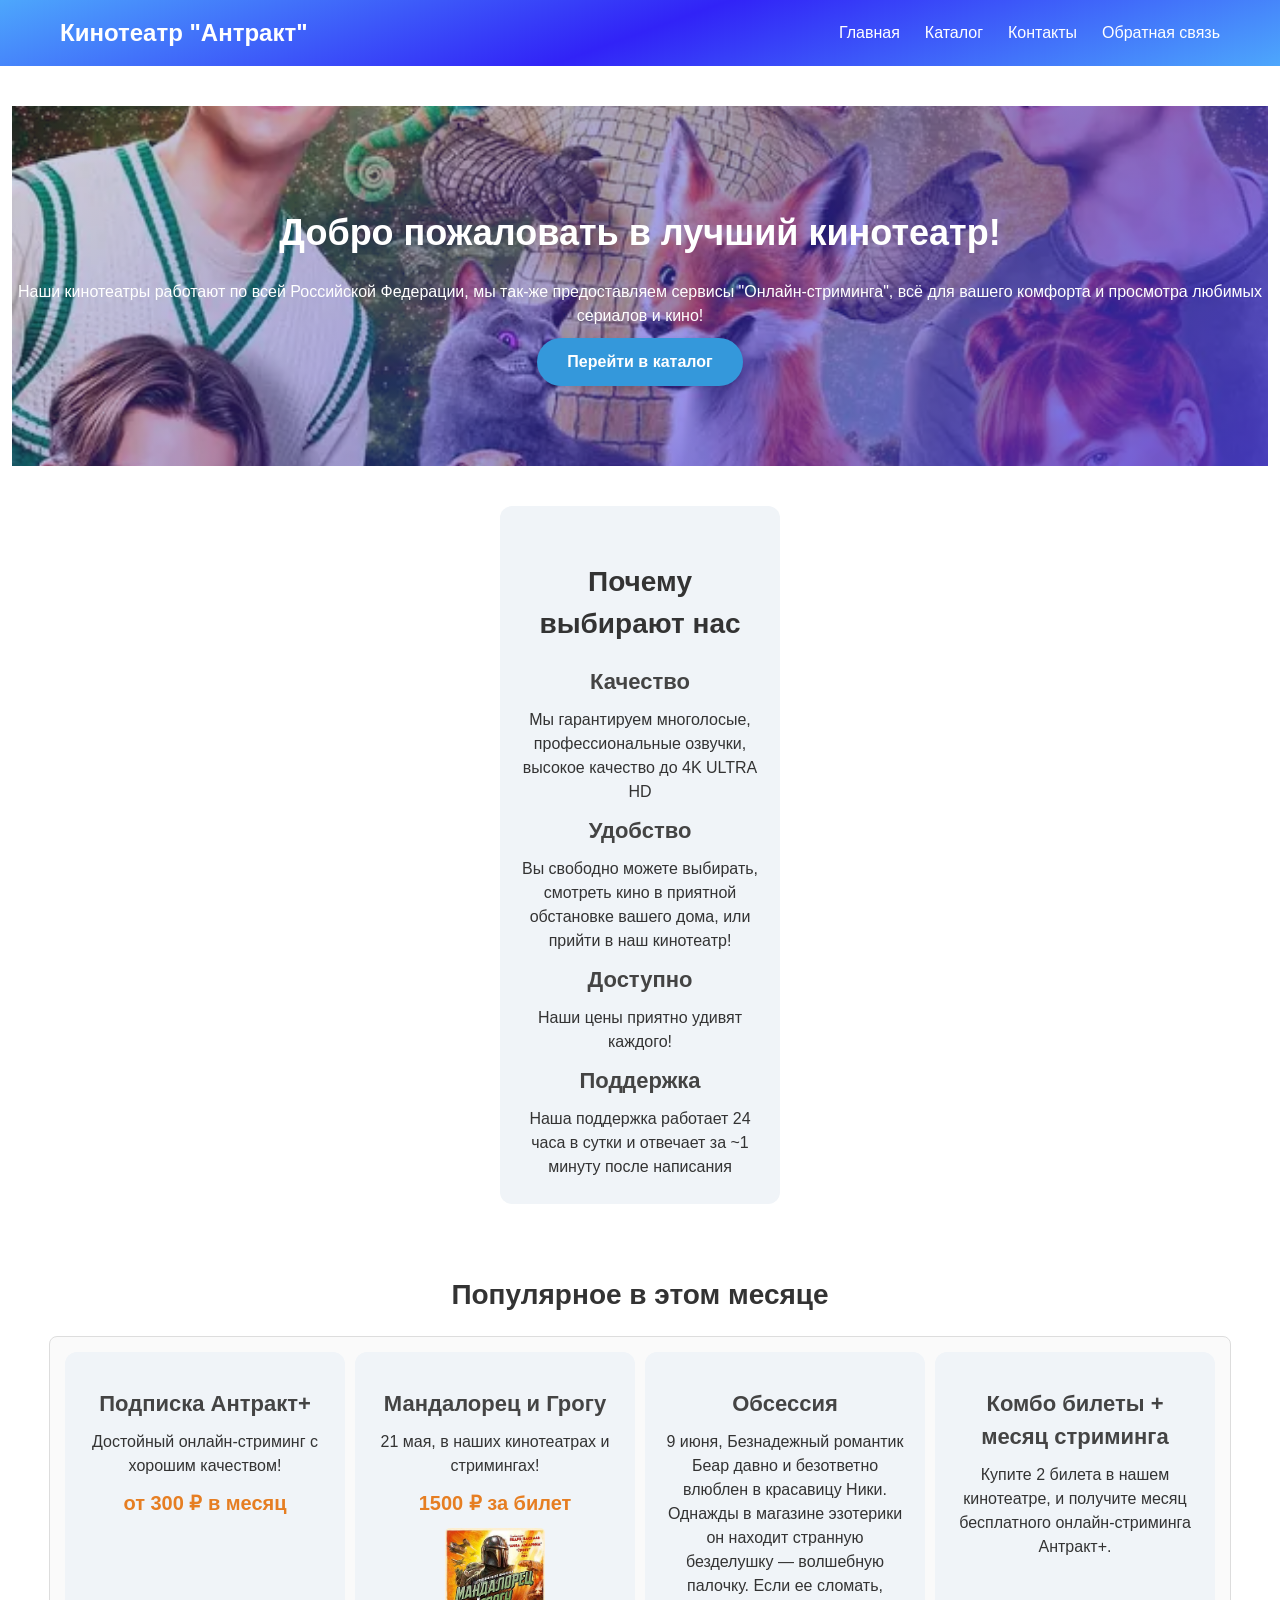
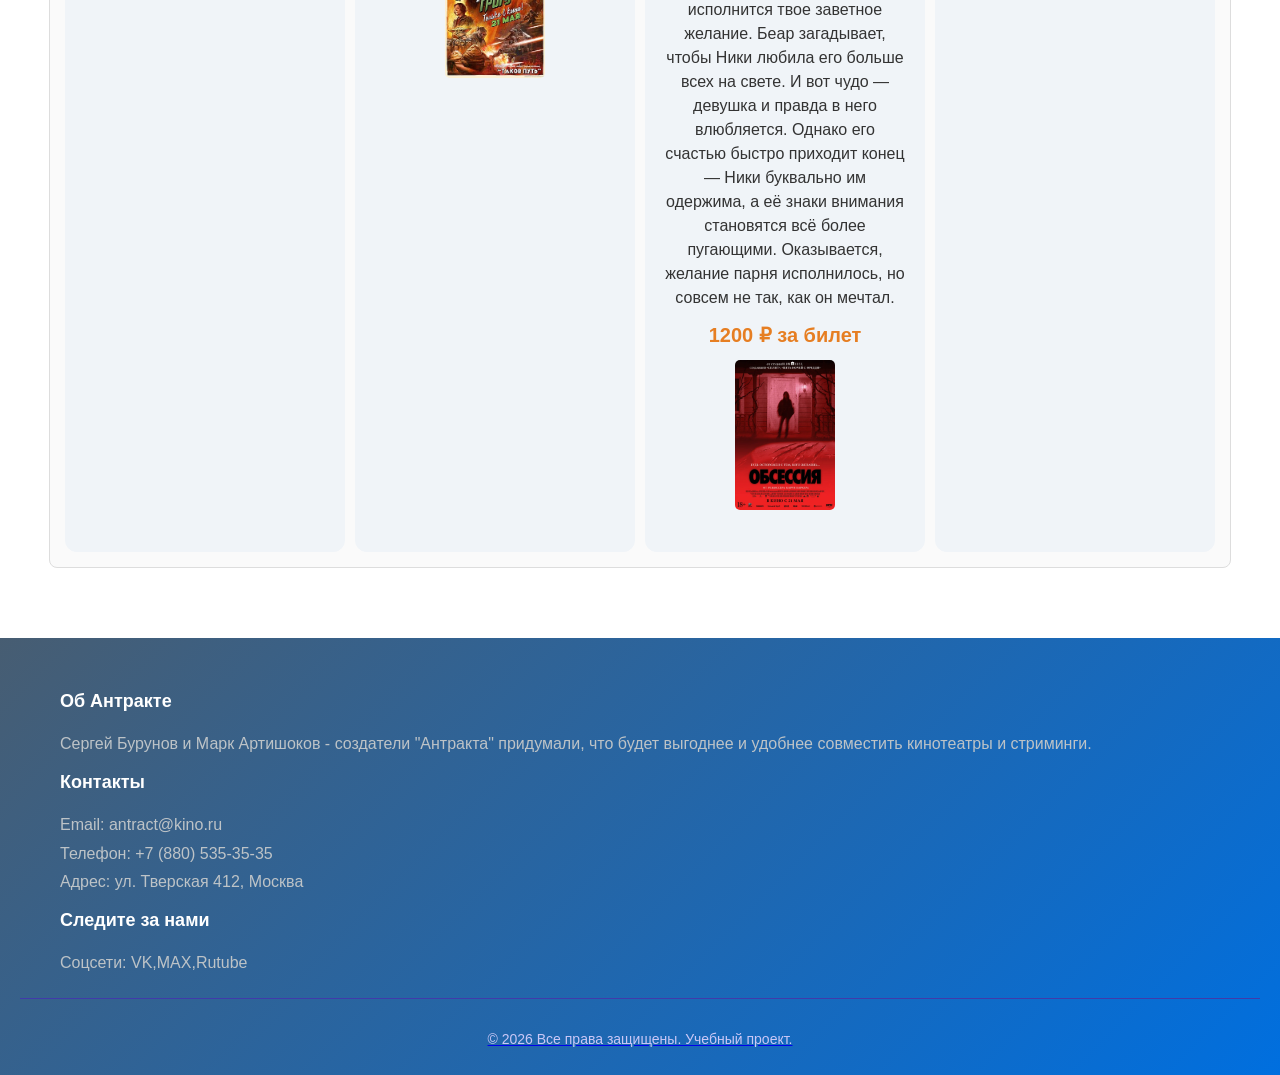
==== index.html @ fda64e84 "ПР-4-1-Дополнение" ====
<!DOCTYPE html>
<html lang="ru">
<head>
    <meta charset="UTF-8">
    <meta name="viewport" content="width=device-width, initial-scale=1.0, viewport-fit=cover">
    <title>Кинотеатр "Антракт"</title>
    <link rel="stylesheet" href="css/style.css">
</head>
<body>
    <header>
        <div class="container">
            <a class="logo" href="index.html">Кинотеатр "Антракт"</a>
            <nav>
                <ul>
                    <li><a href="index.html">Главная</a></li>
                    <li><a href="catalogue.html">Каталог</a></li>
                    <li><a href="contacts.html">Контакты</a></li>
                    <li><a href="feedback.html">Обратная связь</a></li>
                </ul>
            </nav>
        </div>
    </header>

    <main>
        <section>
            <div class="hero">
                <h1>Добро пожаловать в лучший кинотеатр!</h1>
                <p>Наши кинотеатры работают по всей Российской Федерации, мы так-же предоставляем сервисы "Онлайн-стриминга", всё для вашего комфорта и просмотра любимых сериалов и кино!</p>
                <a class="button" href="catalogue.html">Перейти в каталог</a>
            </div>
        </section>

        <section class="features-grid">
            <div class="prev">
                <div class="feature-card">
                    <h2>Почему выбирают нас</h2>
                    <div>
                        <div>
                            <div></div>
                            <h3>Качество</h3>
                            <p>Мы гарантируем многолосые, профессиональные озвучки, высокое качество до 4K ULTRA HD</p>
                        </div>
                        <div>
                            <div></div>
                            <h3>Удобство</h3>
                            <p>Вы свободно можете выбирать, смотреть кино в приятной обстановке вашего дома, или прийти в наш кинотеатр!</p>
                        </div>
                        <div>
                            <div></div>
                            <h3>Доступно</h3>
                            <p>Наши цены приятно удивят каждого!</p>
                        </div>
                        <div>
                            <div></div>
                            <h3>Поддержка</h3>
                            <p>Наша поддержка работает 24 часа в сутки и отвечает за ~1 минуту после написания</p>
                        </div>
                    </div>
                </div>
            </div>
        </section>

        <section class="features-grid">
            <div>
                <h2>Популярное в этом месяце</h2>
                <div class="product-card">
                    <div class="feature-card">
                        <div></div>
                        <div>
                            <h3>Подписка Антракт+</h3>
                            <p>Достойный онлайн-стриминг с хорошим качеством!</p>
                            <div class="price">от 300 ₽ в месяц</div>
                        </div>
                    </div>
                    <div class="feature-card">
                        <div></div>
                        <div class="card">
                            <h3>Мандалорец и Грогу</h3>
                            <p>21 мая, в наших кинотеатрах и стримингах!</p>
                            <div class="price">1500 ₽ за билет</div>
                            <img class="card-img" src="img/Мандалорец_и_Грогу.jpg" alt="Афиша фильма">
                        </div>
                    </div>
                    <div class="feature-card">
                        <div></div>
                        <div class="card">
                            <h3>Обcессия</h3>
                            <p>9 июня, Безнадежный романтик Беар давно и безответно влюблен в красавицу Ники. Однажды в магазине эзотерики он находит странную безделушку — волшебную палочку. Если ее сломать, исполнится твое заветное желание. Беар загадывает, чтобы Ники любила его больше всех на свете. И вот чудо — девушка и правда в него влюбляется. Однако его счастью быстро приходит конец — Ники буквально им одержима, а её знаки внимания становятся всё более пугающими. Оказывается, желание парня исполнилось, но совсем не так, как он мечтал.</p>
                            <div class="price">1200 ₽ за билет</div>
                            <img class="card-img" src="img/600x900.webp" alt="Афиша фильма">
                        </div>
                    </div>
                    <div class="feature-card">
                        <div></div>
                        <div>
                            <h3>Комбо билеты + месяц стриминга</h3>
                            <p>Купите 2 билета в нашем кинотеатре, и получите месяц бесплатного онлайн-стриминга Антракт+.</p>
                        </div>
                    </div>
                </div>
            </div>
        </section>
    </main>

    <footer>
        <div class="container">
            <div class="footer-col">
                <div>
                    <h4>Об Антракте</h4>
                    <p>Сергей Бурунов и Марк Артишоков - создатели "Антракта" придумали, что будет выгоднее и удобнее совместить кинотеатры и стриминги.</p>
                </div>
                <div>
                    <h4>Контакты</h4>
                    <p>Email: <a href="mailto:antract@kino.ru">antract@kino.ru</a></p>
                    <p>Телефон: <a href="tel:+78805353535">+7 (880) 535-35-35</a></p>
                    <p>Адрес: ул. Тверская 412, Москва</p>
                </div>
                <div>
                    <h4>Следите за нами</h4>
                    <p>Соцсети: <a href="vk.ru">VK</a>,<a href="max.ru">MAX</a>,<a href="Rutube.ru">Rutube</p>
                </div>
            </div>
        </div>
        <div class="copyright">
            <p>&copy; 2026 Все права защищены. Учебный проект.</p>
        </div>
    </footer>
</body>
</html>
---- css/style.css ----
* {
    margin: 0;
    padding: 0;
    box-sizing: border-box;
}
body{
    font-family: Arial, Helvetica, sans-serif;
    font-size: 16px;
    color: #333333;
    background-color: #ffffff;
    line-height: 1.5;
    margin: 0;
    padding: 0;
}

main{
    margin: 12px;
}

/* Заголовки */

h1{
    font-size: 36px;
    color: #222222;
    text-align: center;
    margin-top: 20px;
    margin-bottom: 20px;
}

h2{
    font-size: 28px;
    color: #333333;
    text-align: center;
    margin-top: 30px;
    margin-bottom: 20px;
}

h3{
    font-size: 22px;
    color: #444444;
    margin-top: 10px;
    margin-bottom: 10px;
}

h4{
    font-size: 18px;
    color: #555555;
    margin-top: 10px;
    margin-bottom: 10px;
}
 
/* Шапка сайта */

header {
    background: linear-gradient(160deg, #4da7fc 0%, #3123f7 50%, #4da7fc 100%);
    padding: 15px 20px;
    position: sticky;
    top: 0;
    z-index: 100;
}

header .container {
    display: flex;
    justify-content: space-between;
    align-items: center;
    flex-wrap: wrap;
    gap: 15px;
}

header h1 {
    color: white;
}

.logo {
    font-size: 24px;
    font-weight: bold;
    color: white;
    text-decoration: none;
}

/* Список навигации */

nav ul {
    display: flex;
    list-style: none;
    gap: 25px;
    margin: 0;
    padding: 0;
}

nav ul li a {
    color: white;
    text-decoration: none;
    font-weight: 500;
    transition: 0.2s;
}

nav ul li a:hover{
    color: #f1c40f;
}

/* Кнопка */

.btn, button, .button {
    display: inline-block;
    background-color: #3498db;
    color: white;
    padding: 12px 30px;
    border: none;
    border-radius: 30px;
    text-decoration: none;
    font-weight: bold;
    font-size: 16px;
    transition: all 0.25s ease;
    box-shadow: 0 2px 5px rgba(0, 0, 0, 0.1);
    margin-top: 10px;
    cursor: pointer;
}

.card-content .btn, .card-content button, .card-content .button {
    width: 30%;
    align-self: center;
}

.btn:hover, button:hover, .button:hover{
    background-color: #2980b9;
    box-shadow: 0 4px 10px rgba(0, 0, 0, 0.15);
}

.btn:active, button:active, .button:active {
    transform: scale(0.97); 
}


/* Карточки товаров/услуг  */
.product-card{
    display: flex;
    flex-direction: row;
    background-color: #f9f9f9;
    border: 1px solid #dddddd;
    border-radius: 8px;
    padding: 15px;
    margin-bottom: 20px;
    text-align: center;
    transition: transform 0.2s, box-shadow 0.2s;
    gap: 10px;
}

.product-card .card-content {
    flex: 1;
    display: flex;
    flex-direction: column;
}

.product-card:nth-child(odd) {
    background-color: #ffffff;
}

.product-card:nth-child(even) {
    background-color: #fafafa;
}


.product-card:hover {
    background: linear-gradient(to bottom, #ffffff, #fafafa);
    box-shadow: 0 10px 25px rgba(0, 0, 0, 0.15);
    transform: translateY(-5px);
}


.card-img{
    background-color: #e0e0e0;
    height: 150px;
    border-radius: 5px;
    margin-bottom: 10px;
    transition: transform 0.3s;
    overflow: hidden;
}

.product-card:hover .card-img {
    transform: scale(1.02);
}


.card-full{
    background-color: #e0e0e0;
    border-radius: 5px;
    margin-bottom: 15px;
}

.price{
    margin-top: auto;
    font-size: 20px;
    font-weight: bold;
    color: #e67e22;
    margin: 10px 0;
}

.card-content p{
    margin-left: 30%;
    margin-right: 30%;
}

/* Преимущества */

.features-grid {
    display: flex;
    justify-content: center;
    flex-wrap: wrap;
    gap: 50px;
}


.feature-card {
    flex: 1;
    min-width: 200px;
    max-width: 280px;
    background-color: #f0f4f8;
    padding: 25px 20px;
    border-radius: 12px;
    text-align: center;
    transition: box-shadow 0.2s;
}

.feature-card:hover {
    box-shadow: 0 8px 20px rgba(0, 0, 0, 0.1);
}


/* Подвал */

footer {
    background: linear-gradient(135deg, #475d72 0%, #006fdf 100%);
    padding: 40px 20px 25px;
    margin-top: 50px;
}

footer .container {
    display: flex;
    justify-content: space-between;
    flex-wrap: wrap;
    gap: 30px;
}

.footer-col {
    flex: 1;
    min-width: 180px;
}

.footer-col h4 {
    color: white;
    margin-bottom: 15px;
    font-size: 18px;
}

.footer-col p, .footer-col a {
    color: #bdc3c7;
    text-decoration: none;
    line-height: 1.8;
}

.footer-col a:hover {
    color: #f1c40f;
}

.copyright {
    text-align: center;
    padding-top: 30px;
    margin-top: 20px;
    border-top: 1px solid #413aaa;
    font-size: 14px;
    color: #cbc8f7;
}

/* Контакты */

.contacts-info {
    display: flex;
    flex-wrap: wrap;
    justify-content: space-between;
    gap: 20px;
    background-color: #f9f9f9;
    padding: 25px;
    border-radius: 12px;
    margin-bottom: 30px;
}

.contacts-info > div {
    flex: 1;
    min-width: 150px;
}


.map iframe{
    width: 100%;
    border: 1px solid #dddddd;
    border-radius: 8px;
}

/* Форма обратной связи  */
form {
    background-color: #f9f9f9;
    padding: 30px;
    border-radius: 16px;
    max-width: 600px;
    margin: 0 auto;
    box-shadow: 0 8px 20px rgba(0, 0, 0, 0.1);
}

form div{
    margin-bottom: 20px;
}

label{
    display: block;
    font-weight: 600;
    margin-bottom: 8px;
}

input, textarea, select{
    width: 100%;
    padding: 10px 15px;
    border: 1px solid #cccccc;
    border-radius: 8px;
    font-size: 16px;
    transition: border-color 0.3s, box-shadow 0.3s;
}

input:focus, textarea:focus, select:focus {
    outline: none;
    border-color: #e67e22;
    box-shadow: 0 0 0 3px rgba(230, 126, 34, 0.2);
    background-color: #fffef7;
}

.container{
    max-width: 1200px;
    margin: 0 auto;
    padding: 0 20px;
}

section{
    margin-top: 40px;
    margin-bottom: 40px;
    transition: opacity 0.5s;
}

.hero {

    background-image: linear-gradient(135deg, #222d8f33 0%, #4034e4c2 100%), url('../img/4529_big_5018.webp');
    background-repeat: repeat;
    background-size: cover;
    background-position: center;
    padding: 80px 0;
    text-align: center;
    color: white;
}

.hero h1, .hero p {
    color: white;
}

.hero .btn {
    background-color: #e67e22;
}

.hero .btn:hover {
    background-color: #d35400;
}
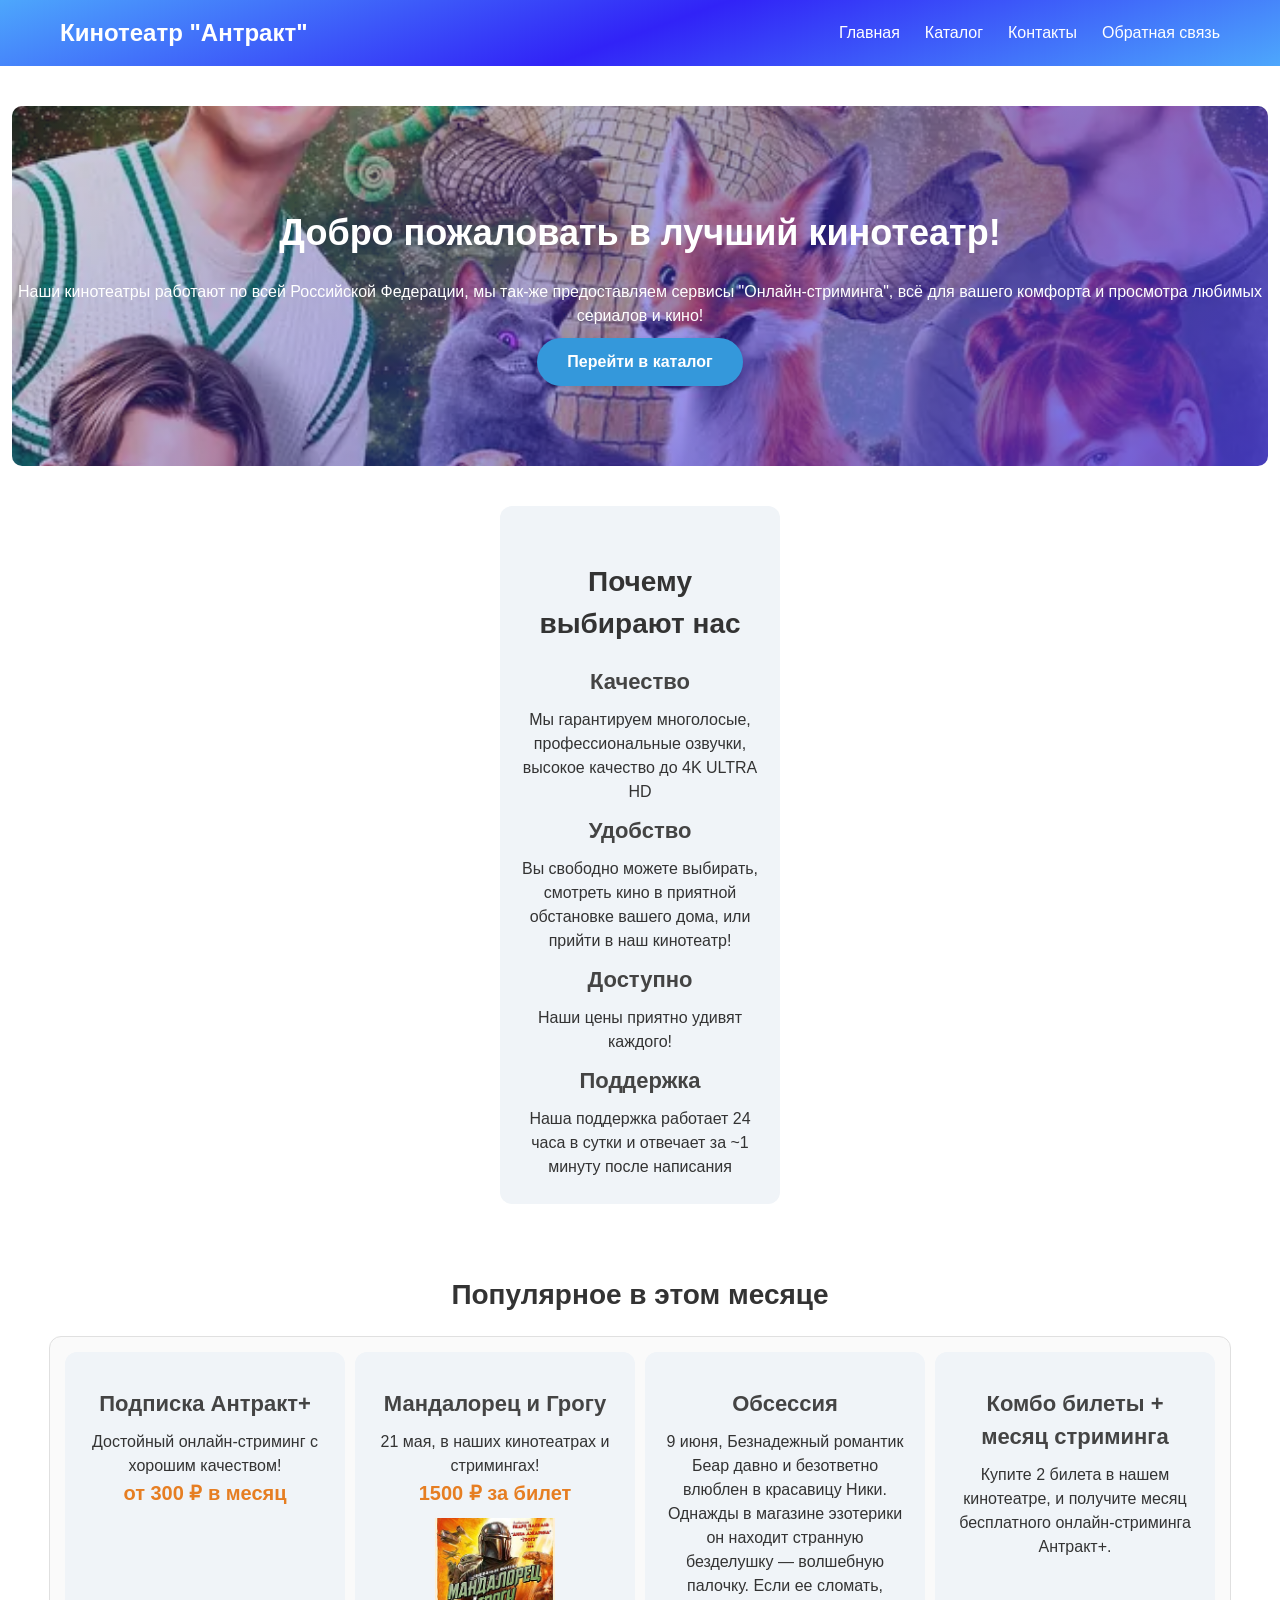
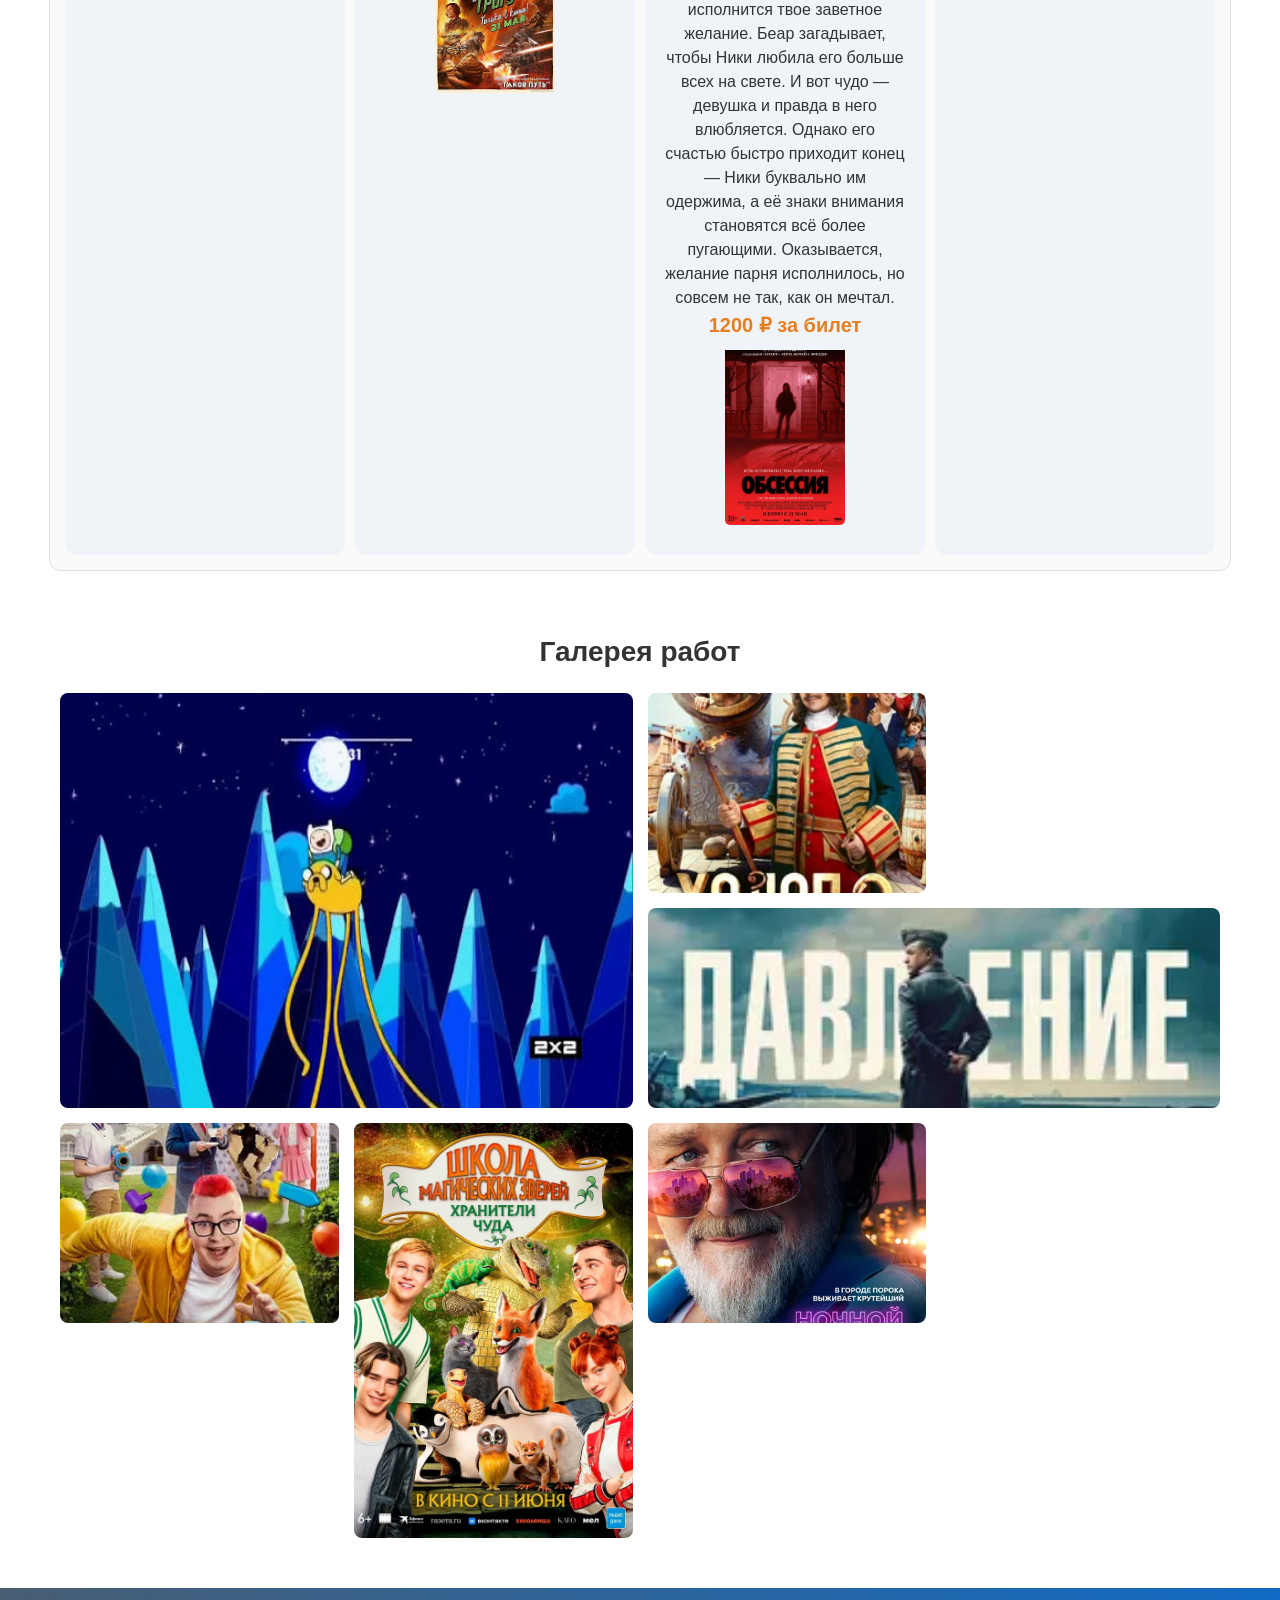
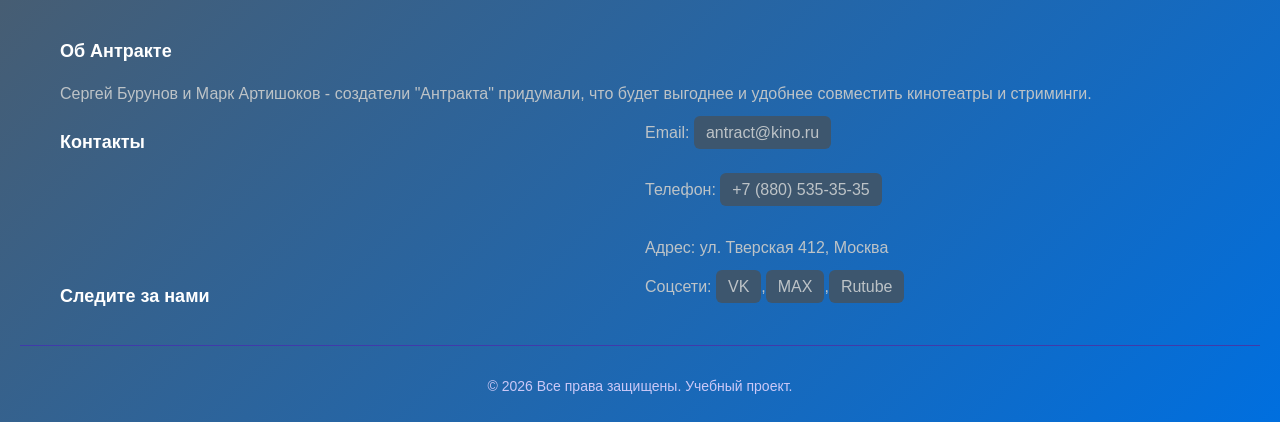
==== commit 2a5fc073: "ПР-5-1 Внедрен Grid для каталога, галереи и соцсетей" ====
--- a/index.html
+++ b/index.html
@@ -78,7 +78,9 @@
                             <h3>Мандалорец и Грогу</h3>
                             <p>21 мая, в наших кинотеатрах и стримингах!</p>
                             <div class="price">1500 ₽ за билет</div>
-                            <img class="card-img" src="img/Мандалорец_и_Грогу.jpg" alt="Афиша фильма">
+                            <div class="card-image">
+                                <img class="card-img" src="img/Мандалорец_и_Грогу.jpg" alt="Афиша фильма">
+                            </div>
                         </div>
                     </div>
                     <div class="feature-card">
@@ -87,7 +89,9 @@
                             <h3>Обcессия</h3>
                             <p>9 июня, Безнадежный романтик Беар давно и безответно влюблен в красавицу Ники. Однажды в магазине эзотерики он находит странную безделушку — волшебную палочку. Если ее сломать, исполнится твое заветное желание. Беар загадывает, чтобы Ники любила его больше всех на свете. И вот чудо — девушка и правда в него влюбляется. Однако его счастью быстро приходит конец — Ники буквально им одержима, а её знаки внимания становятся всё более пугающими. Оказывается, желание парня исполнилось, но совсем не так, как он мечтал.</p>
                             <div class="price">1200 ₽ за билет</div>
-                            <img class="card-img" src="img/600x900.webp" alt="Афиша фильма">
+                            <div class="card-image">
+                                <img class="card-img" src="img/600x900.webp" alt="Афиша фильма">
+                            </div>
                         </div>
                     </div>
                     <div class="feature-card">
@@ -100,6 +104,22 @@
                 </div>
             </div>
         </section>
+
+        <section class="gallery">
+            <div class="container">
+                <h2 class="section-title">Галерея работ</h2>
+                <div class="gallery-grid">
+                    <div class="gallery-item gallery-item-1"><img src="img/images.jpg" alt=""></div>
+                    <div class="gallery-item gallery-item-2"><img src="img/220x330.webp" alt=""></div>
+                    <div class="gallery-item gallery-item-3"><img src="img/4516_big_2977.webp" alt=""></div>
+                    <div class="gallery-item gallery-item-4"><img src="img/4522_big_883.webp" alt=""></div>
+                    <div class="gallery-item gallery-item-5"><img src="img/4529_big_5018.webp" alt=""></div>
+                    <div class="gallery-item gallery-item-6"><img src="img/4533_big_8753.webp" alt=""></div>
+                </div>
+            </div>
+        </section>
+        
+
     </main>
 
     <footer>
@@ -109,15 +129,13 @@
                     <h4>Об Антракте</h4>
                     <p>Сергей Бурунов и Марк Артишоков - создатели "Антракта" придумали, что будет выгоднее и удобнее совместить кинотеатры и стриминги.</p>
                 </div>
-                <div>
+                <div class="social-grid">
                     <h4>Контакты</h4>
-                    <p>Email: <a href="mailto:antract@kino.ru">antract@kino.ru</a></p>
-                    <p>Телефон: <a href="tel:+78805353535">+7 (880) 535-35-35</a></p>
-                    <p>Адрес: ул. Тверская 412, Москва</p>
+                    <p>Email: <a href="mailto:antract@kino.ru">antract@kino.ru</a> <br> <br> Телефон: <a href="tel:+78805353535">+7 (880) 535-35-35</a> <br><br> Адрес: ул. Тверская 412, Москва</p>
                 </div>
-                <div>
+                <div class="social-grid">
                     <h4>Следите за нами</h4>
-                    <p>Соцсети: <a href="vk.ru">VK</a>,<a href="max.ru">MAX</a>,<a href="Rutube.ru">Rutube</p>
+                    <p>Соцсети: <a href="vk.ru">VK</a>,<a href="max.ru">MAX</a>,<a href="Rutube.ru">Rutube</a></p>
                 </div>
             </div>
         </div>
--- a/css/style.css
+++ b/css/style.css
@@ -167,6 +167,15 @@
     transform: translateY(-5px);
 }
 
+.card-image {
+    width: 100%;
+    height: 180px;
+    overflow: hidden;
+    border-radius: 5px;
+    display: flex;
+    align-items: center;
+    justify-content: center;
+}
 
 .card-img{
     background-color: #e0e0e0;
@@ -175,6 +184,7 @@
     margin-bottom: 10px;
     transition: transform 0.3s;
     overflow: hidden;
+    
 }
 
 .product-card:hover .card-img {
@@ -260,7 +270,7 @@
 }
 
 .footer-col a:hover {
-    color: #f1c40f;
+    color: #1975ff;
 }
 
 .copyright {
@@ -354,6 +364,7 @@
     padding: 80px 0;
     text-align: center;
     color: white;
+    border-radius: 10px;
 }
 
 .hero h1, .hero p {
@@ -367,3 +378,103 @@
 .hero .btn:hover {
     background-color: #d35400;
 }
+
+.cards-grid {
+    display: grid;
+    grid-template-rows: repeat(auto-fill, minmax(280px, 1fr));
+    gap: 10px;
+}
+
+.product-card{
+    display: flex;
+    flex-direction: row;
+    background-color: #ffffff;
+    border: 1px solid #e0e0e0;
+    border-radius: 12px;
+    overflow: hidden;
+    transition: box-shadow 0.2s;
+}
+
+.product-card:hover {
+    box-shadow: 0 8px 20px rgba(0, 0, 0, 0.1);
+}
+
+.product-card .card-content {
+    flex: 1;
+    display: flex;
+    flex-direction: column;
+    padding: 15px;
+}
+
+.product-card .price {
+    margin-top: auto;
+}
+
+.card-img {
+    height: 180px;
+    background-color: #e0e0e0;
+    display: flex;
+    align-items: center;
+    justify-content: center;
+}
+
+.gallery-grid{
+    display: grid;
+    grid-template-columns: repeat(4, 1fr);
+    grid-auto-rows: 200px;
+    gap: 15px;
+}
+
+.gallery-item {
+    background-color: #3498db;
+    color: white;
+    display: flex;
+    align-items: center;
+    justify-content: center;
+    border-radius: 8px;
+    font-size: 18px;
+    font-weight: bold;
+    overflow: hidden;
+}
+
+.gallery-item img {
+    width: 100%;
+    height: 100%;
+    object-fit: cover;
+}
+
+.gallery-item-1 {
+    grid-column: span 2;
+    grid-row: span 2;
+    background-color: #e74c3c;
+}
+
+.gallery-item-3 {
+    grid-column: span 2;
+    background-color: #2ecc71;
+}
+
+.gallery-item-5 {
+    grid-row: span 2;
+    background-color: #f39c12;
+}
+
+.social-grid {
+    display: grid;
+    grid-template-columns: repeat(2, 1fr);
+    gap: 10px;
+    margin-top: 10px;
+}
+
+.social-grid a {
+    background-color: #3d566e;
+    padding: 8px 12px;
+    text-align: center;
+    border-radius: 6px;
+    transition: background-color 0.2s;
+}
+
+.social-grid a:hover {
+    background-color: #1975ff;
+    color: #2c3e50;
+}
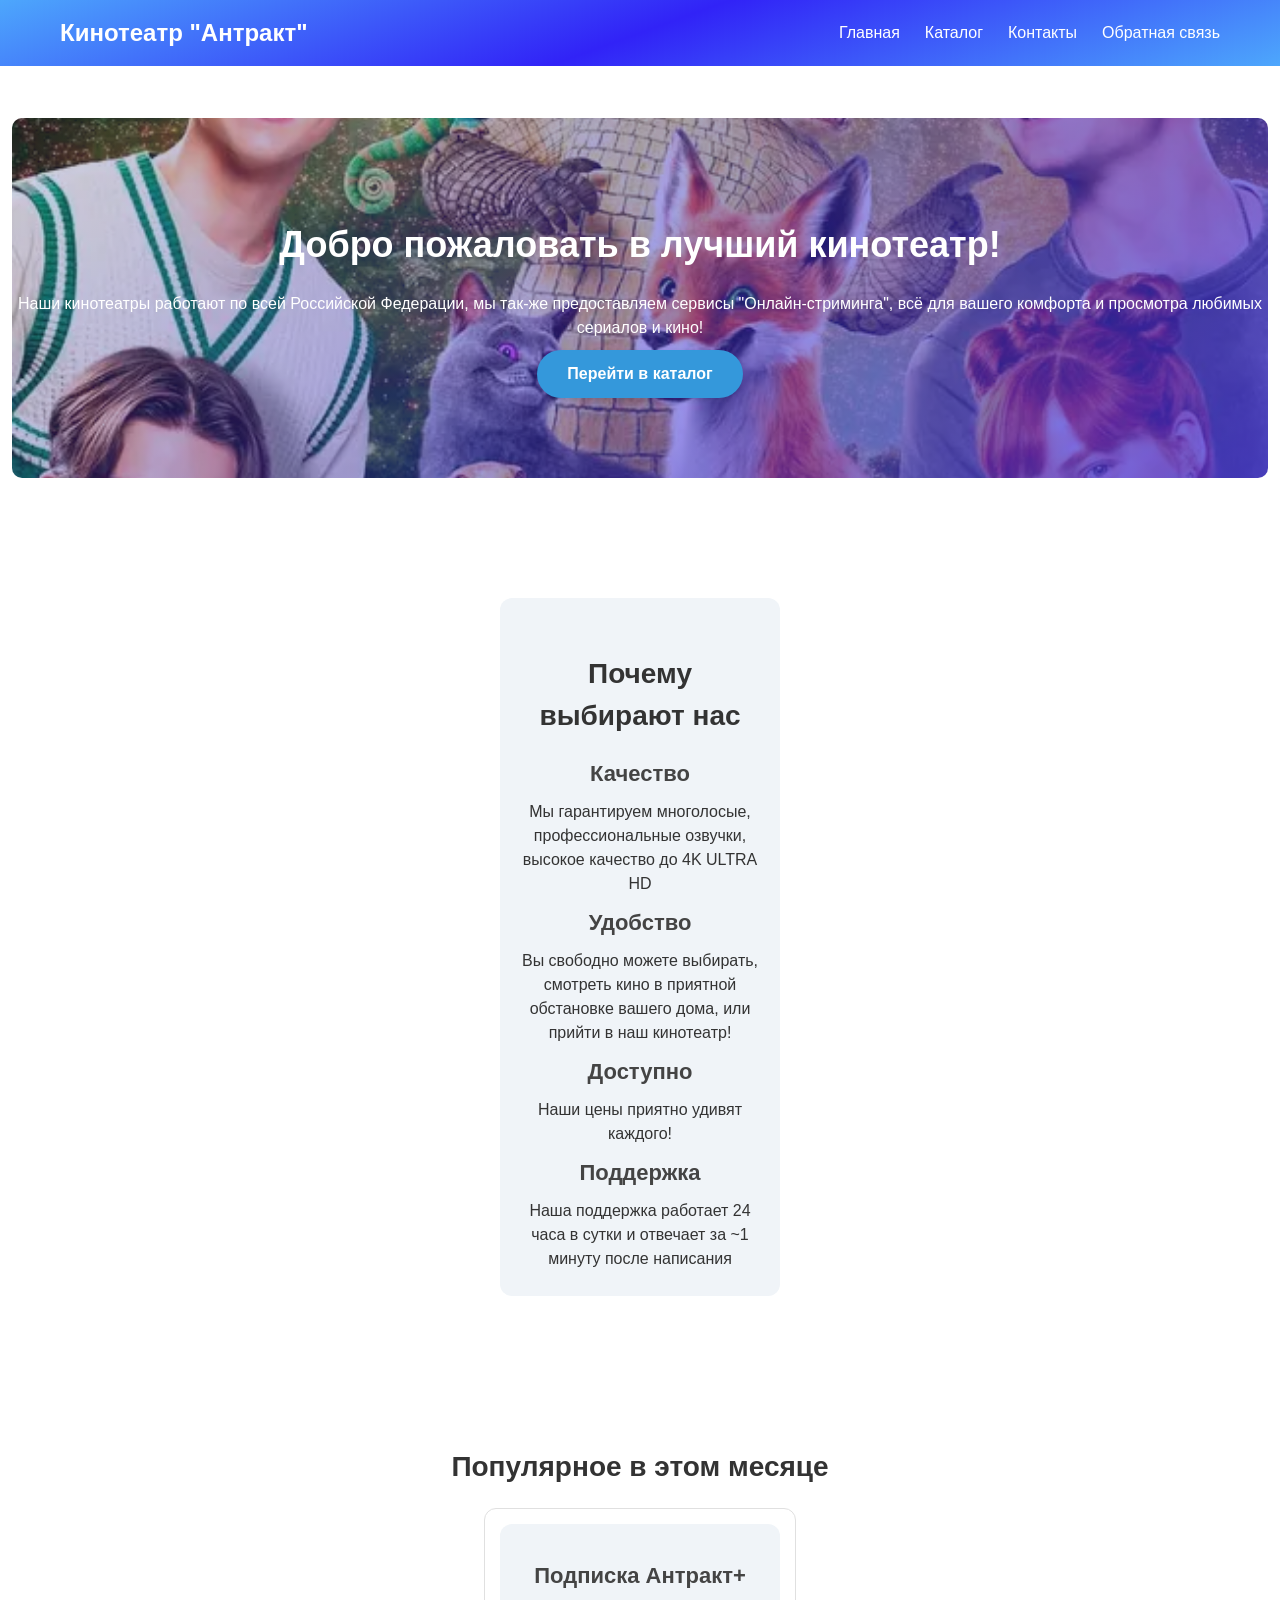
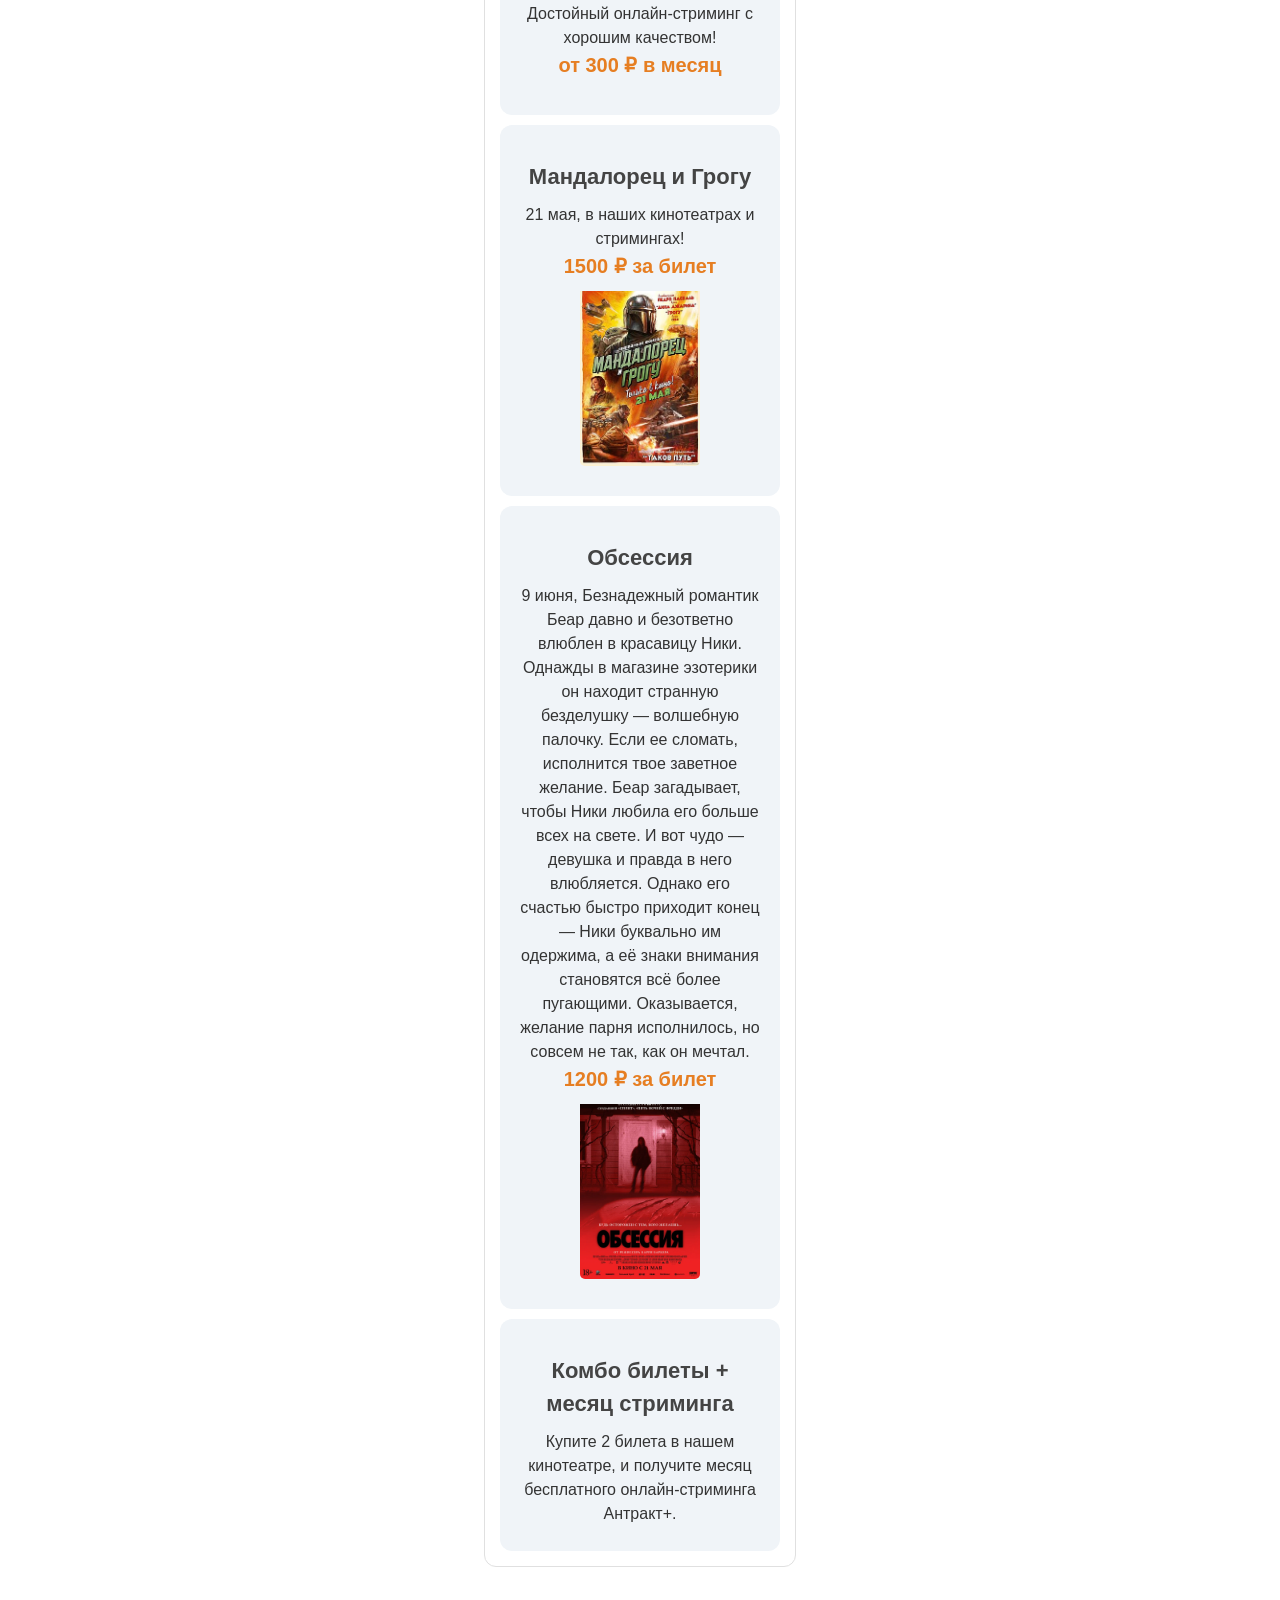
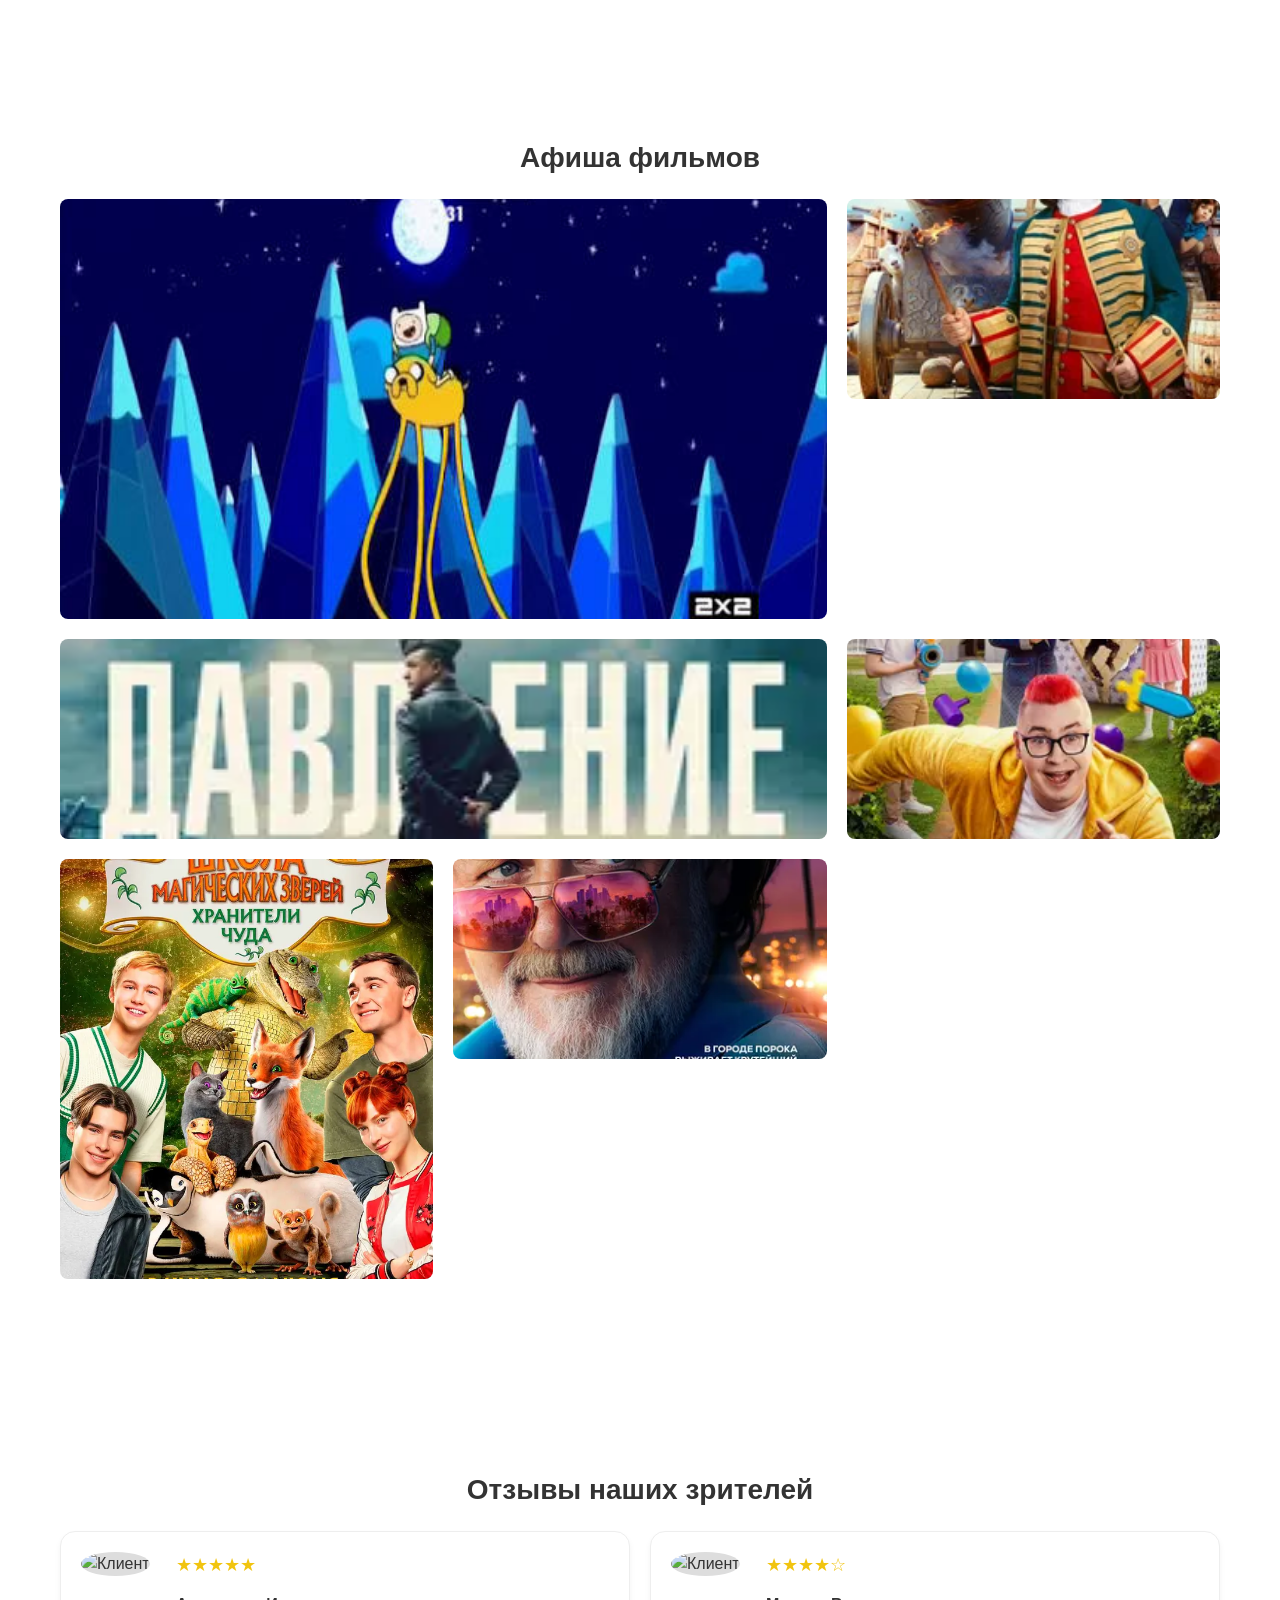
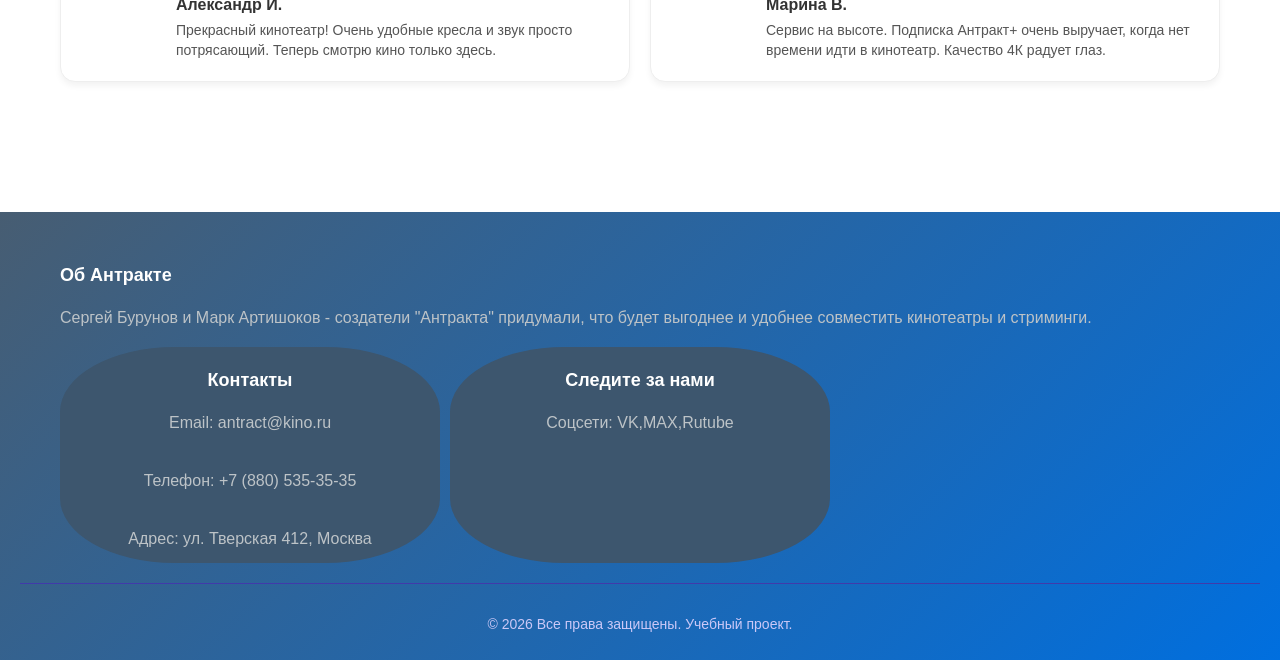
==== commit 7e731de5: "ПР-5 ДОДЕЛКА" ====
--- a/index.html
+++ b/index.html
@@ -8,21 +8,23 @@
 </head>
 <body>
     <header>
-        <div class="container">
-            <a class="logo" href="index.html">Кинотеатр "Антракт"</a>
-            <nav>
-                <ul>
-                    <li><a href="index.html">Главная</a></li>
-                    <li><a href="catalogue.html">Каталог</a></li>
-                    <li><a href="contacts.html">Контакты</a></li>
-                    <li><a href="feedback.html">Обратная связь</a></li>
-                </ul>
-            </nav>
-        </div>
+        <section class="sidebar-section">
+            <div class="container">
+                <a class="logo" href="index.html">Кинотеатр "Антракт"</a>
+                <nav>
+                    <ul>
+                        <li><a href="index.html">Главная</a></li>
+                        <li><a href="catalogue.html">Каталог</a></li>
+                        <li><a href="contacts.html">Контакты</a></li>
+                        <li><a href="feedback.html">Обратная связь</a></li>
+                    </ul>
+                </nav>
+            </div>
+        </section>
     </header>
 
-    <main>
-        <section>
+    <main class="page-layout">
+        <section class="hero-section">
             <div class="hero">
                 <h1>Добро пожаловать в лучший кинотеатр!</h1>
                 <p>Наши кинотеатры работают по всей Российской Федерации, мы так-же предоставляем сервисы "Онлайн-стриминга", всё для вашего комфорта и просмотра любимых сериалов и кино!</p>
@@ -30,8 +32,8 @@
             </div>
         </section>
 
-        <section class="features-grid">
-            <div class="prev">
+        <section class="features-section">
+            <div class="features-grid">
                 <div class="feature-card">
                     <h2>Почему выбирают нас</h2>
                     <div>
@@ -59,10 +61,10 @@
                 </div>
             </div>
         </section>
-
-        <section class="features-grid">
-            <div>
-                <h2>Популярное в этом месяце</h2>
+        
+        <section class="popular-section">
+            <h2>Популярное в этом месяце</h2>
+            <div class="features-grid">
                 <div class="product-card">
                     <div class="feature-card">
                         <div></div>
@@ -105,9 +107,9 @@
             </div>
         </section>
 
-        <section class="gallery">
+        <section class="gallery-section">
             <div class="container">
-                <h2 class="section-title">Галерея работ</h2>
+                <h2 class="section-title">Афиша фильмов</h2>
                 <div class="gallery-grid">
                     <div class="gallery-item gallery-item-1"><img src="img/images.jpg" alt=""></div>
                     <div class="gallery-item gallery-item-2"><img src="img/220x330.webp" alt=""></div>
@@ -119,6 +121,36 @@
             </div>
         </section>
         
+        <section class="reviews">
+            <div class="container">
+                <h2>Отзывы наших зрителей</h2>
+                <div class="reviews-grid">
+                    
+                    <div class="review-card">
+                        <div class="review-photo">
+                            <img src="img/user1.jpg" alt="Клиент">
+                        </div>
+                        <div class="review-rating">★★★★★</div>
+                        <div class="review-text">
+                            <p><strong>Александр И.</strong></p>
+                            <p>Прекрасный кинотеатр! Очень удобные кресла и звук просто потрясающий. Теперь смотрю кино только здесь.</p>
+                        </div>
+                    </div>
+        
+                    <div class="review-card">
+                        <div class="review-photo">
+                            <img src="img/user2.jpg" alt="Клиент">
+                        </div>
+                        <div class="review-rating">★★★★☆</div>
+                        <div class="review-text">
+                            <p><strong>Марина В.</strong></p>
+                            <p>Сервис на высоте. Подписка Антракт+ очень выручает, когда нет времени идти в кинотеатр. Качество 4К радует глаз.</p>
+                        </div>
+                    </div>
+        
+                </div>
+            </div>
+        </section>
 
     </main>
 
@@ -129,13 +161,15 @@
                     <h4>Об Антракте</h4>
                     <p>Сергей Бурунов и Марк Артишоков - создатели "Антракта" придумали, что будет выгоднее и удобнее совместить кинотеатры и стриминги.</p>
                 </div>
-                <div class="social-grid">
-                    <h4>Контакты</h4>
-                    <p>Email: <a href="mailto:antract@kino.ru">antract@kino.ru</a> <br> <br> Телефон: <a href="tel:+78805353535">+7 (880) 535-35-35</a> <br><br> Адрес: ул. Тверская 412, Москва</p>
-                </div>
-                <div class="social-grid">
-                    <h4>Следите за нами</h4>
-                    <p>Соцсети: <a href="vk.ru">VK</a>,<a href="max.ru">MAX</a>,<a href="Rutube.ru">Rutube</a></p>
+                <div class="social-links">
+                    <div class="social-icon">
+                        <h4>Контакты</h4>
+                        <p>Email: <a href="mailto:antract@kino.ru">antract@kino.ru</a> <br> <br> Телефон: <a href="tel:+78805353535">+7 (880) 535-35-35</a> <br><br> Адрес: ул. Тверская 412, Москва</p>
+                    </div>
+                    <div class="social-icon">
+                        <h4>Следите за нами</h4>
+                        <p>Соцсети: <a href="vk.ru">VK</a>,<a href="max.ru">MAX</a>,<a href="Rutube.ru">Rutube</a></p>
+                    </div>
                 </div>
             </div>
         </div>
--- a/css/style.css
+++ b/css/style.css
@@ -118,7 +118,8 @@
 }
 
 .card-content .btn, .card-content button, .card-content .button {
-    width: 30%;
+    width: auto;
+    padding: 12px 40px;
     align-self: center;
 }
 
@@ -135,7 +136,7 @@
 /* Карточки товаров/услуг  */
 .product-card{
     display: flex;
-    flex-direction: row;
+    flex-direction: column;
     background-color: #f9f9f9;
     border: 1px solid #dddddd;
     border-radius: 8px;
@@ -192,10 +193,13 @@
 }
 
 
-.card-full{
+.card-full {
+    width: 100%;
+    height: 350px;
+    object-fit: cover;
+    border-radius: 5px;
+    display: block;
     background-color: #e0e0e0;
-    border-radius: 5px;
-    margin-bottom: 15px;
 }
 
 .price{
@@ -207,8 +211,9 @@
 }
 
 .card-content p{
-    margin-left: 30%;
-    margin-right: 30%;
+    margin: 0 0 10px 0;
+    font-size: 14px;
+    text-align: left;
 }
 
 /* Преимущества */
@@ -379,15 +384,9 @@
     background-color: #d35400;
 }
 
-.cards-grid {
-    display: grid;
-    grid-template-rows: repeat(auto-fill, minmax(280px, 1fr));
-    gap: 10px;
-}
-
 .product-card{
     display: flex;
-    flex-direction: row;
+    flex-direction: column;
     background-color: #ffffff;
     border: 1px solid #e0e0e0;
     border-radius: 12px;
@@ -477,4 +476,208 @@
 .social-grid a:hover {
     background-color: #1975ff;
     color: #2c3e50;
+}
+
+/* Основной макет главной страницы через grid-areas */
+.page-layout {
+    display: grid;
+    grid-template-areas:
+        "hero hero"
+        "features features"
+        "popular sidebar"
+        "gallery gallery";
+    grid-template-columns: 2fr 1fr;
+    gap: 40px;
+}
+
+.hero-section { grid-area: hero; }
+.features-section { grid-area: features; }
+.popular-section { grid-area: popular; grid-column: 1 / -1; }
+.sidebar-section { grid-area: sidebar; margin: 0; }
+.gallery-section { grid-area: gallery; }
+
+@media (max-width: 768px) {
+    .page-layout {
+        grid-template-areas:
+            "hero"
+            "features"
+            "popular"
+            "sidebar"
+            "gallery";
+        grid-template-columns: 1fr;
+    }
+}
+
+/* Вложенная сетка внутри карточки */
+.product-details {
+    display: grid;
+    grid-template-columns: 1fr auto;
+    align-items: center;
+    margin: 10px 0;
+}
+
+.product-details .price {
+    margin: 0;
+    text-align: right;
+}
+
+.social-links {
+    display: grid;
+    grid-template-columns: repeat(4, 1fr);
+    gap: 15px;
+    margin-top: 15px;
+}
+
+.social-icon {
+    background-color: #3d566e;
+    padding: 10px;
+    text-align: center;
+    border-radius: 50%;
+    transition: all 0.2s;
+}
+
+.pinterest-grid {
+    display: grid;
+    grid-template-columns: repeat(auto-fill, minmax(200px, 1fr));
+    grid-auto-rows: 10px;
+    gap: 15px;
+}
+
+.pinterest-item {
+    background-color: #3498db;
+    border-radius: 8px;
+    padding: 15px;
+    color: white;
+    grid-row-end: span 20;
+    overflow: hidden;
+}
+
+.social-links {
+    display: grid;
+    grid-template-columns: repeat(3, 1fr);
+    gap: 10px;
+    margin-top: 15px;
+}
+
+.social-icon {
+    background-color: #3d566e;
+    padding: 10px;
+    text-align: center;
+    border-radius: 30%;
+    transition: all 0.2s;
+}
+.social-icon:hover{
+    background-color: #1975ff;
+}
+ 
+.social-icon a:hover {
+    color: white;
+}
+
+.gallery-card {
+    display: flex;
+    flex-direction: column;
+    align-items: center;
+    text-align: center;
+}
+
+.gallery-grid {
+    display: grid;
+    grid-template-columns: repeat(3, 1fr);
+    gap: 20px;
+}
+
+.cards-grid {
+    display: grid;
+    grid-template-columns: repeat(auto-fit, minmax(280px, 1fr));
+    gap: 25px;
+}
+
+.reviews {
+    padding: 40px 0;
+    grid-column: 1 / -1;
+}
+
+.reviews-grid {
+    display: grid;
+    grid-template-columns: repeat(auto-fit, minmax(300px, 1fr));
+    gap: 20px;
+}
+
+.review-card {
+    display: grid;
+    grid-template-areas: 
+        "photo rating"
+        "photo text";
+    grid-template-columns: 80px 1fr;
+    grid-template-rows: auto 1fr;
+    gap: 15px;
+    
+    background: #ffffff;
+    padding: 20px;
+    border-radius: 15px;
+    border: 1px solid #eee;
+    box-shadow: 0 4px 6px rgba(0,0,0,0.05);
+    transition: all 0.3s ease;
+    cursor: pointer;
+}
+
+.review-photo { 
+    grid-area: photo; 
+}
+
+.review-rating { 
+    grid-area: rating; 
+    color: #f1c40f; 
+    font-size: 18px;
+    align-self: center;
+}
+
+.review-text { 
+    grid-area: text; 
+}
+
+
+.review-photo img {
+    width: 70px;
+    height: 70px;
+    border-radius: 50%;
+    object-fit: cover;
+    background-color: #ddd; 
+}
+
+
+.review-text p {
+    margin: 0;
+    font-size: 14px;
+    color: #555;
+    line-height: 1.4;
+}
+
+.review-text strong {
+    color: #333;
+    font-size: 16px;
+    display: block;
+    margin-bottom: 5px;
+}
+
+.review-card:hover {
+    transform: translateY(-5px); 
+    box-shadow: 0 10px 20px rgba(0,0,0,0.1);
+    border-color: #3498db;
+}
+
+.review-card:active {
+    transform: scale(0.98); 
+    background-color: #fcfcfc;
+}
+
+
+@media (max-width: 480px) {
+    .review-card {
+        grid-template-areas: 
+            "photo rating"
+            "text text";
+        grid-template-columns: 60px 1fr;
+    }
 }
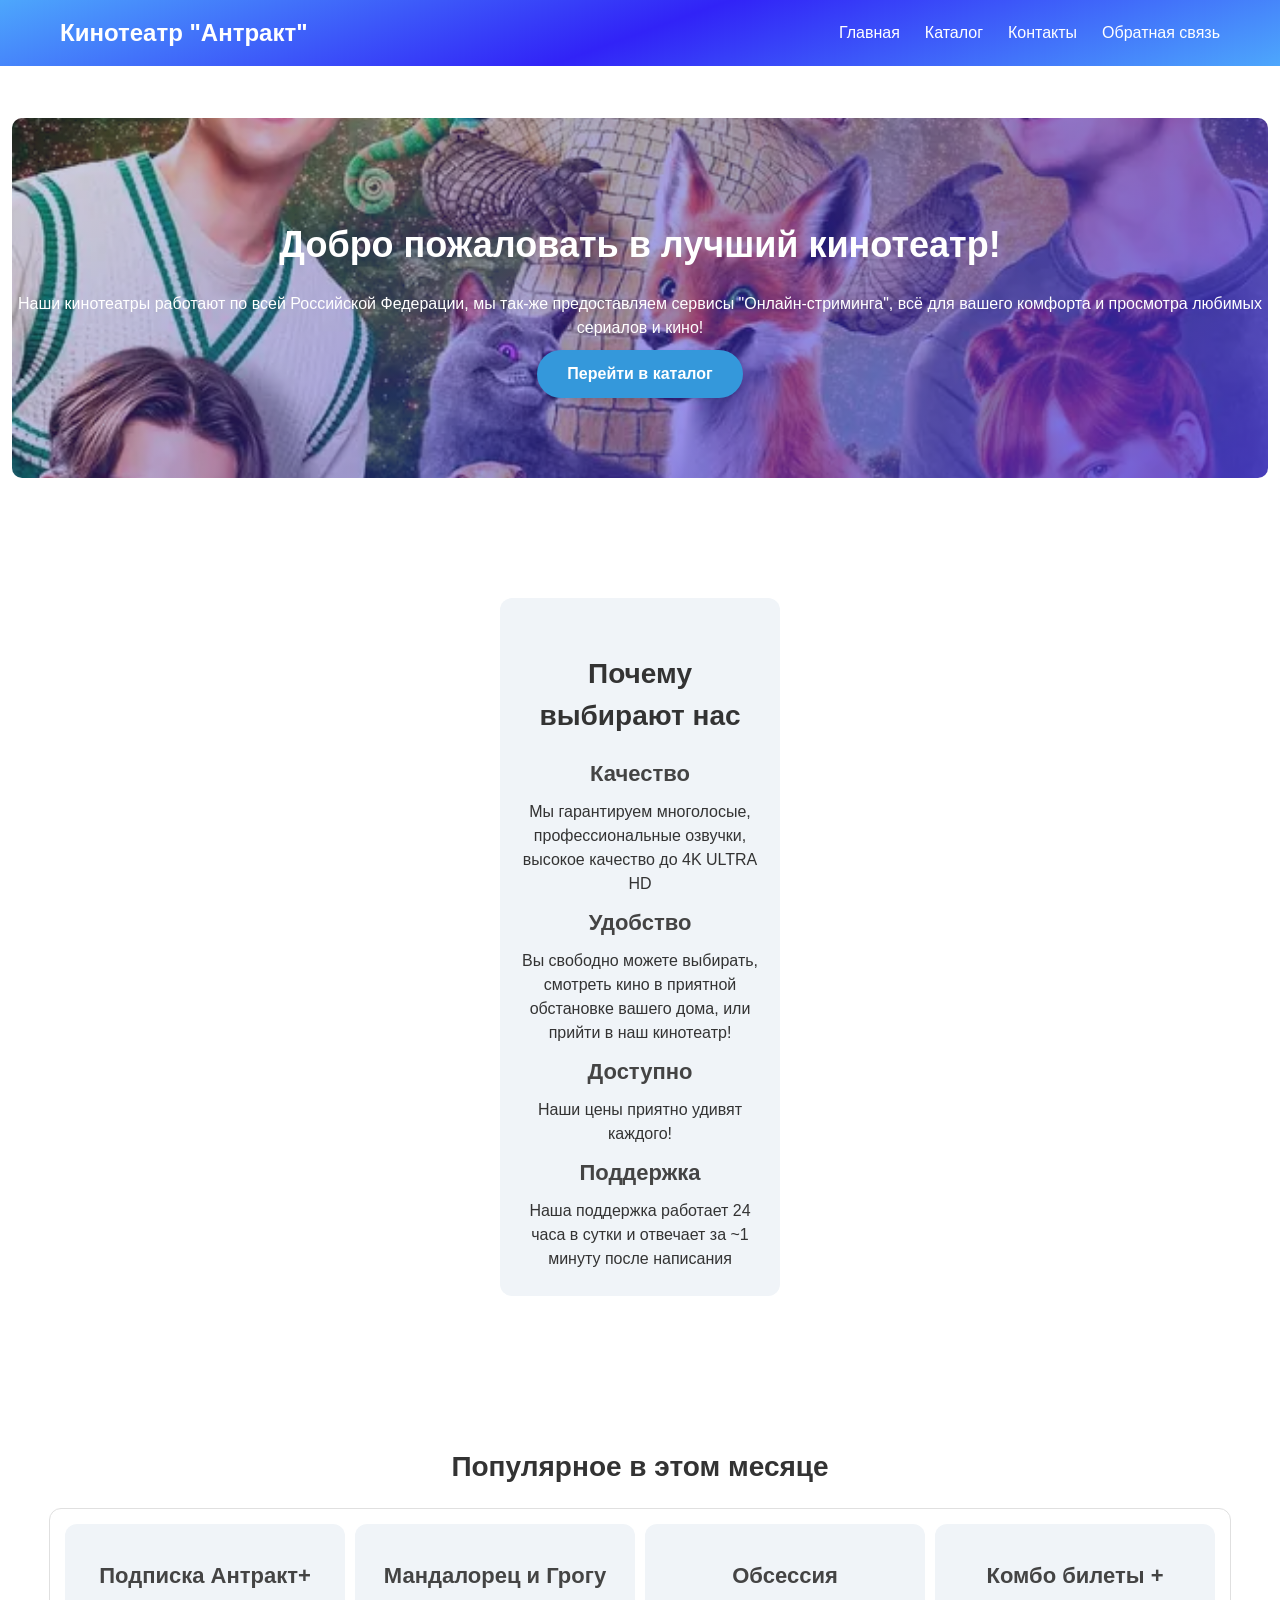
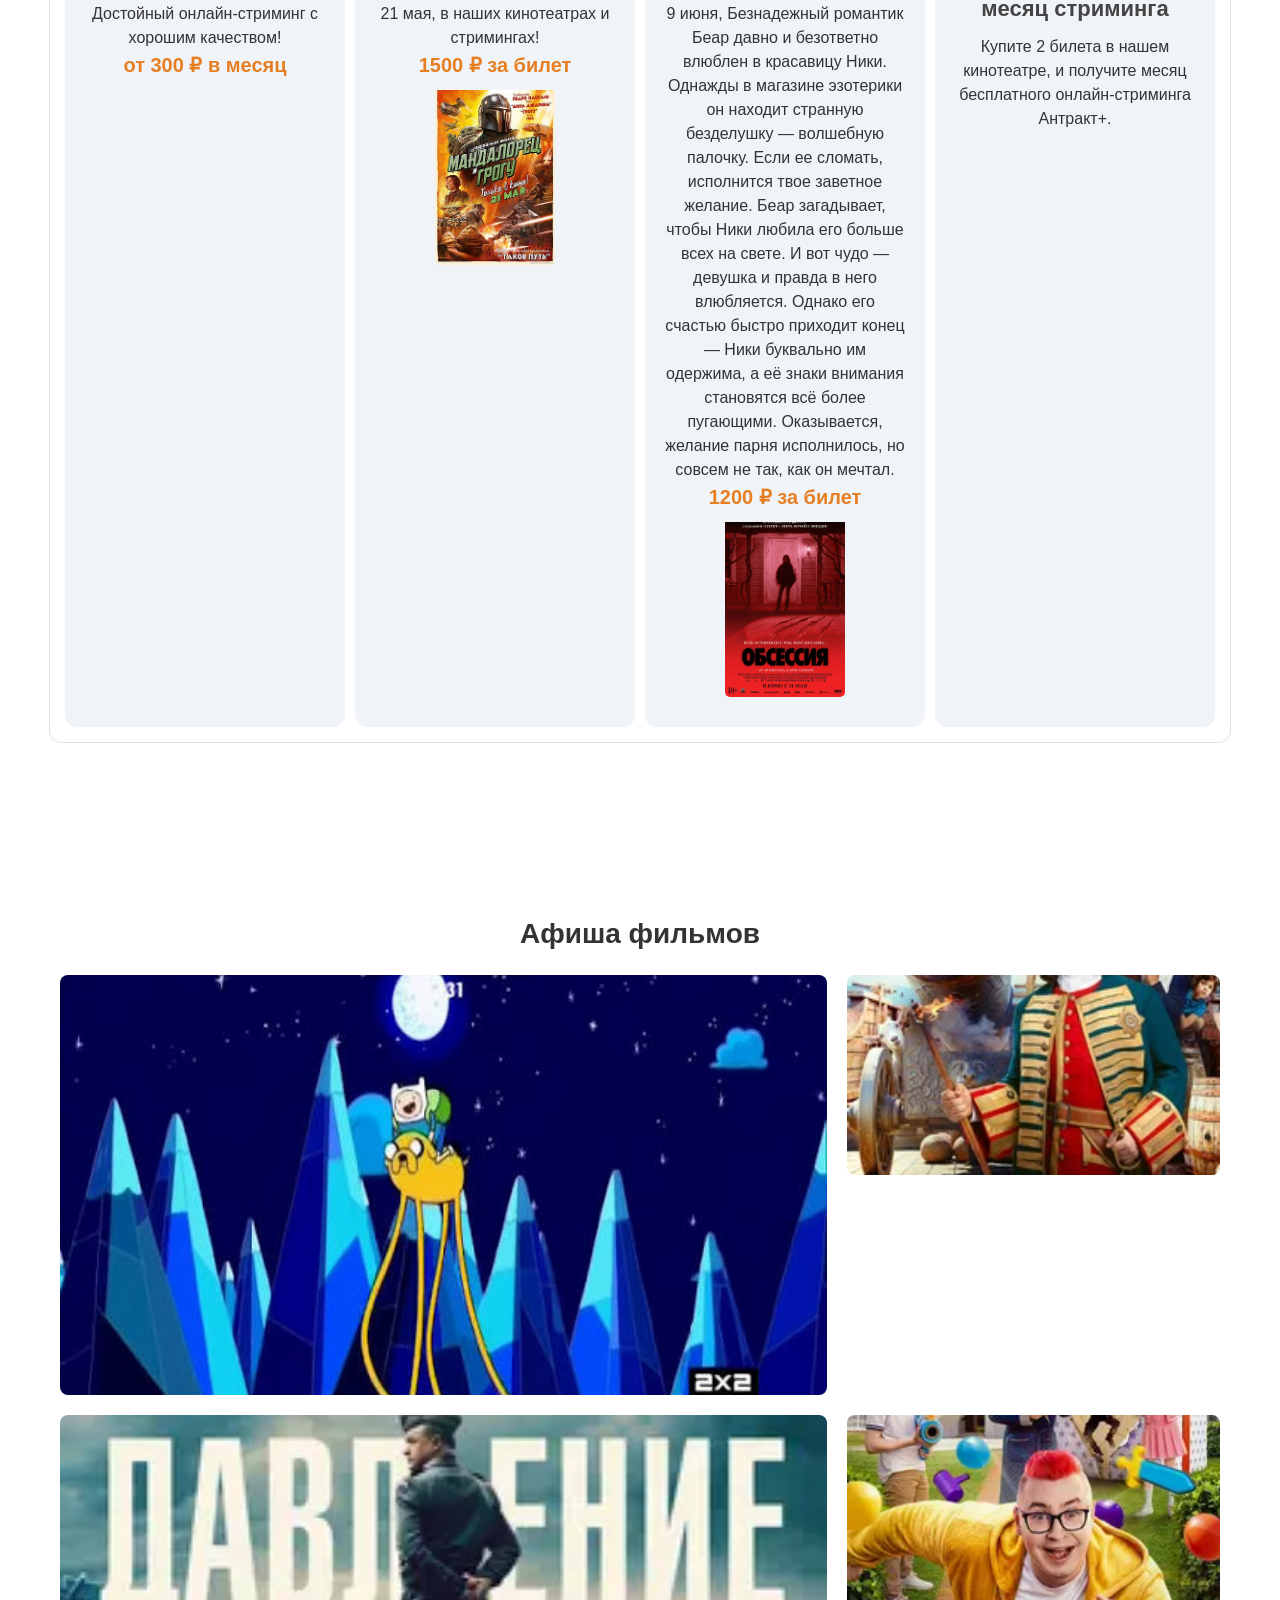
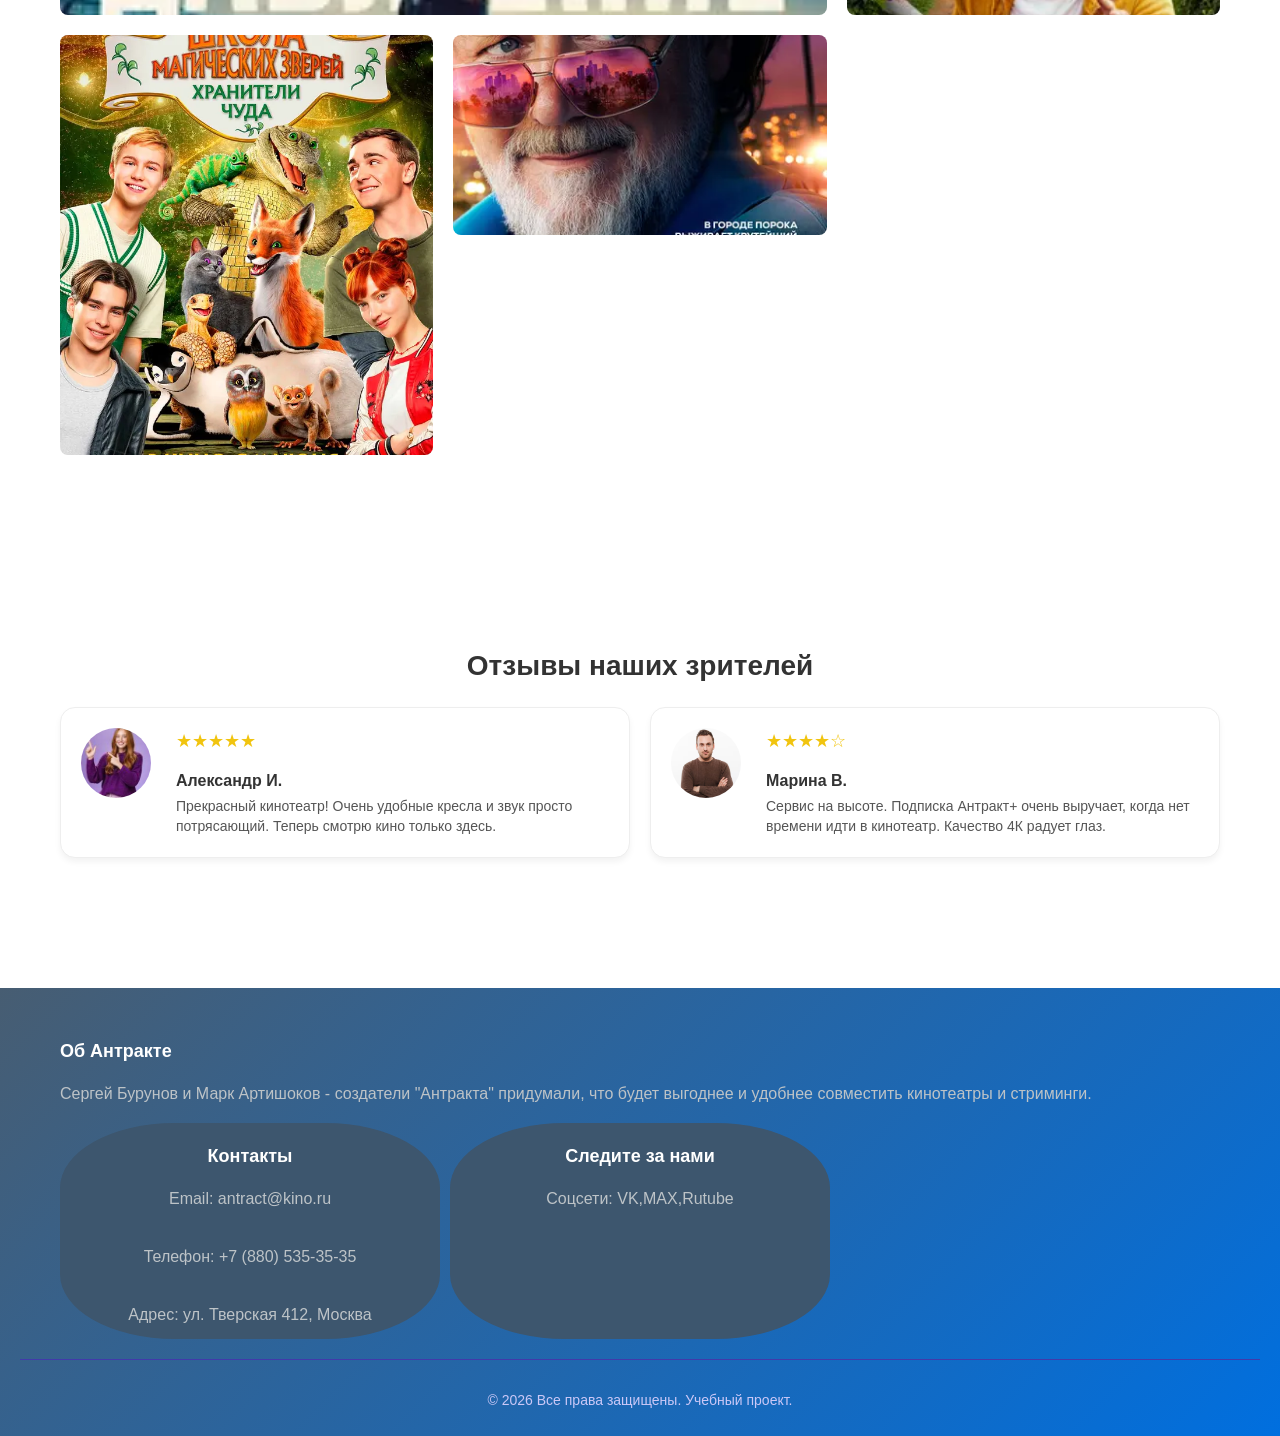
==== commit e40b2dcb: "ПР-6: Добавил продвинутый Grid, именованные области, вложенные сетки" ====
--- a/index.html
+++ b/index.html
@@ -128,7 +128,7 @@
                     
                     <div class="review-card">
                         <div class="review-photo">
-                            <img src="img/user1.jpg" alt="Клиент">
+                            <img src="img/31312312444.jpg" alt="Клиент">
                         </div>
                         <div class="review-rating">★★★★★</div>
                         <div class="review-text">
@@ -139,7 +139,7 @@
         
                     <div class="review-card">
                         <div class="review-photo">
-                            <img src="img/user2.jpg" alt="Клиент">
+                            <img src="img/handsome-young-serious-man-with-arms-crossed_171337-1081(1).png" alt="Клиент">
                         </div>
                         <div class="review-rating">★★★★☆</div>
                         <div class="review-text">
--- a/css/style.css
+++ b/css/style.css
@@ -386,7 +386,7 @@
 
 .product-card{
     display: flex;
-    flex-direction: column;
+    flex-direction: row;
     background-color: #ffffff;
     border: 1px solid #e0e0e0;
     border-radius: 12px;
@@ -680,4 +680,4 @@
             "text text";
         grid-template-columns: 60px 1fr;
     }
-}+}
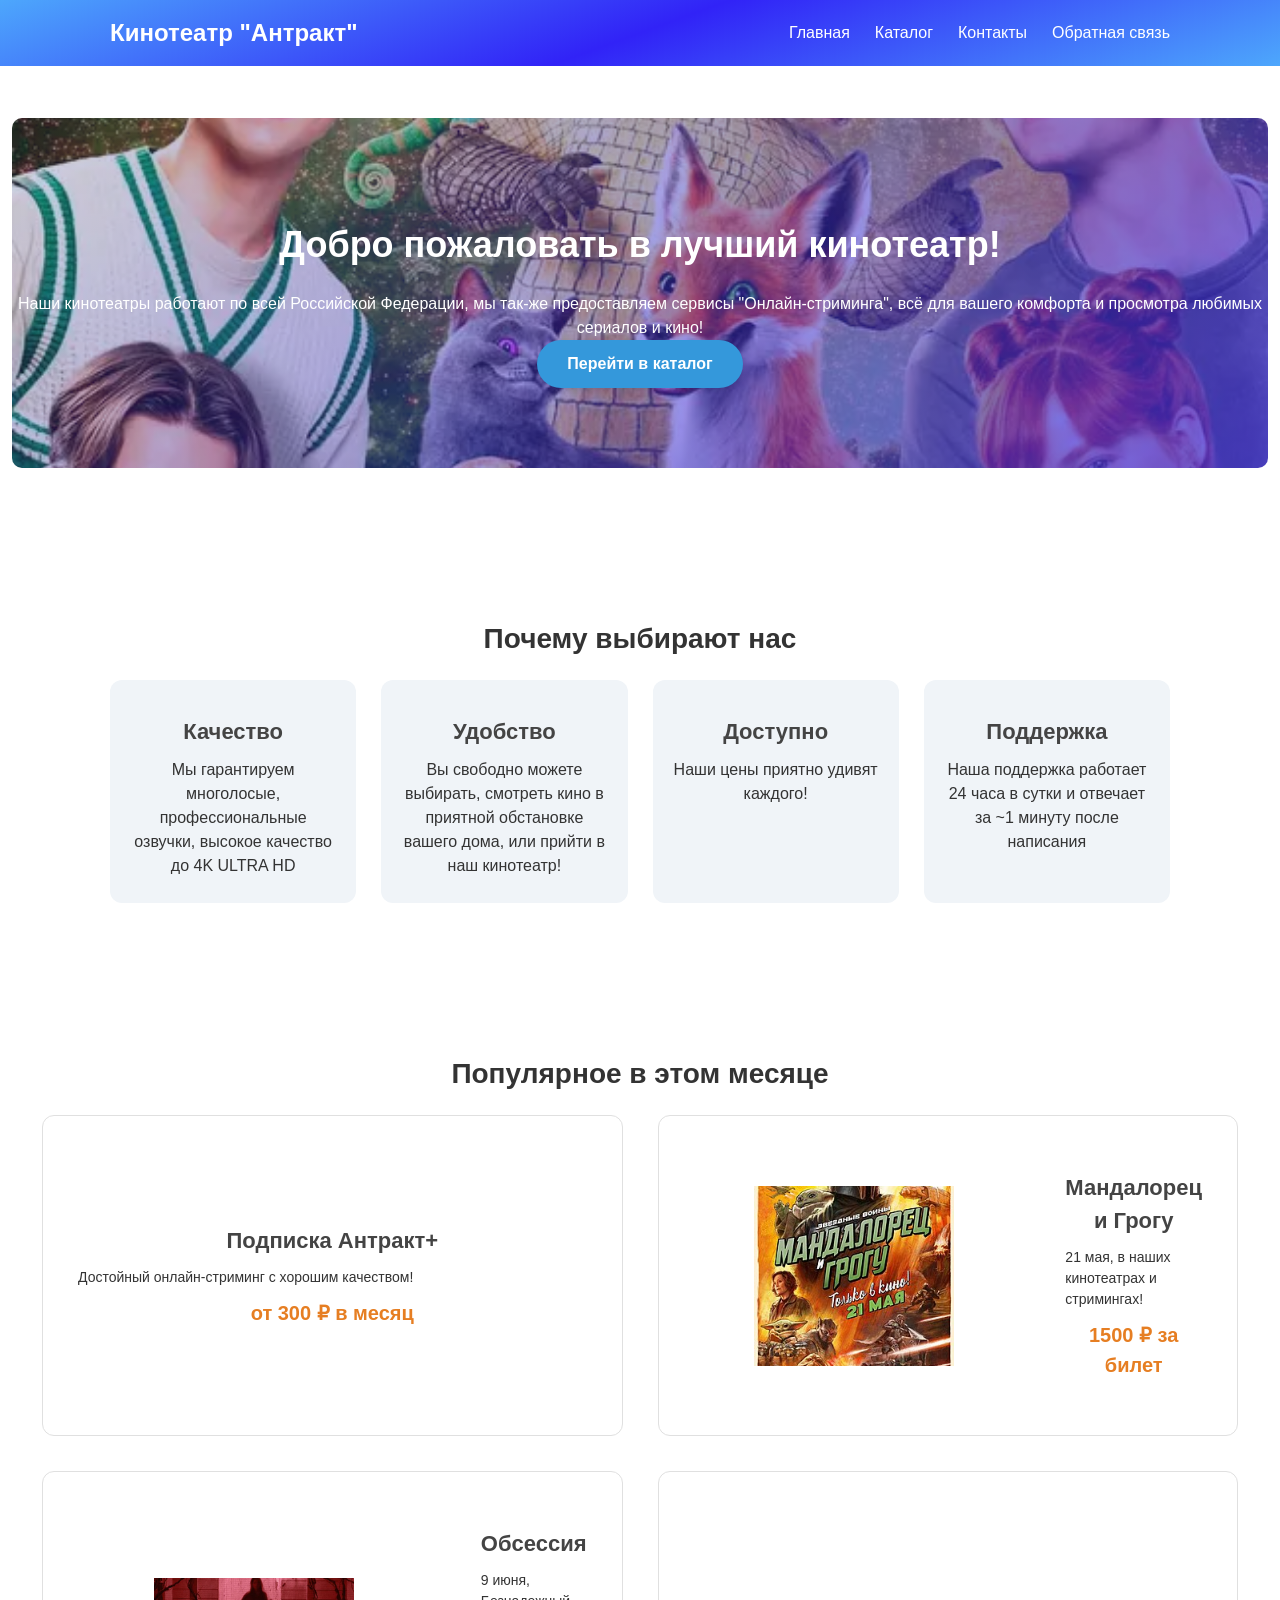
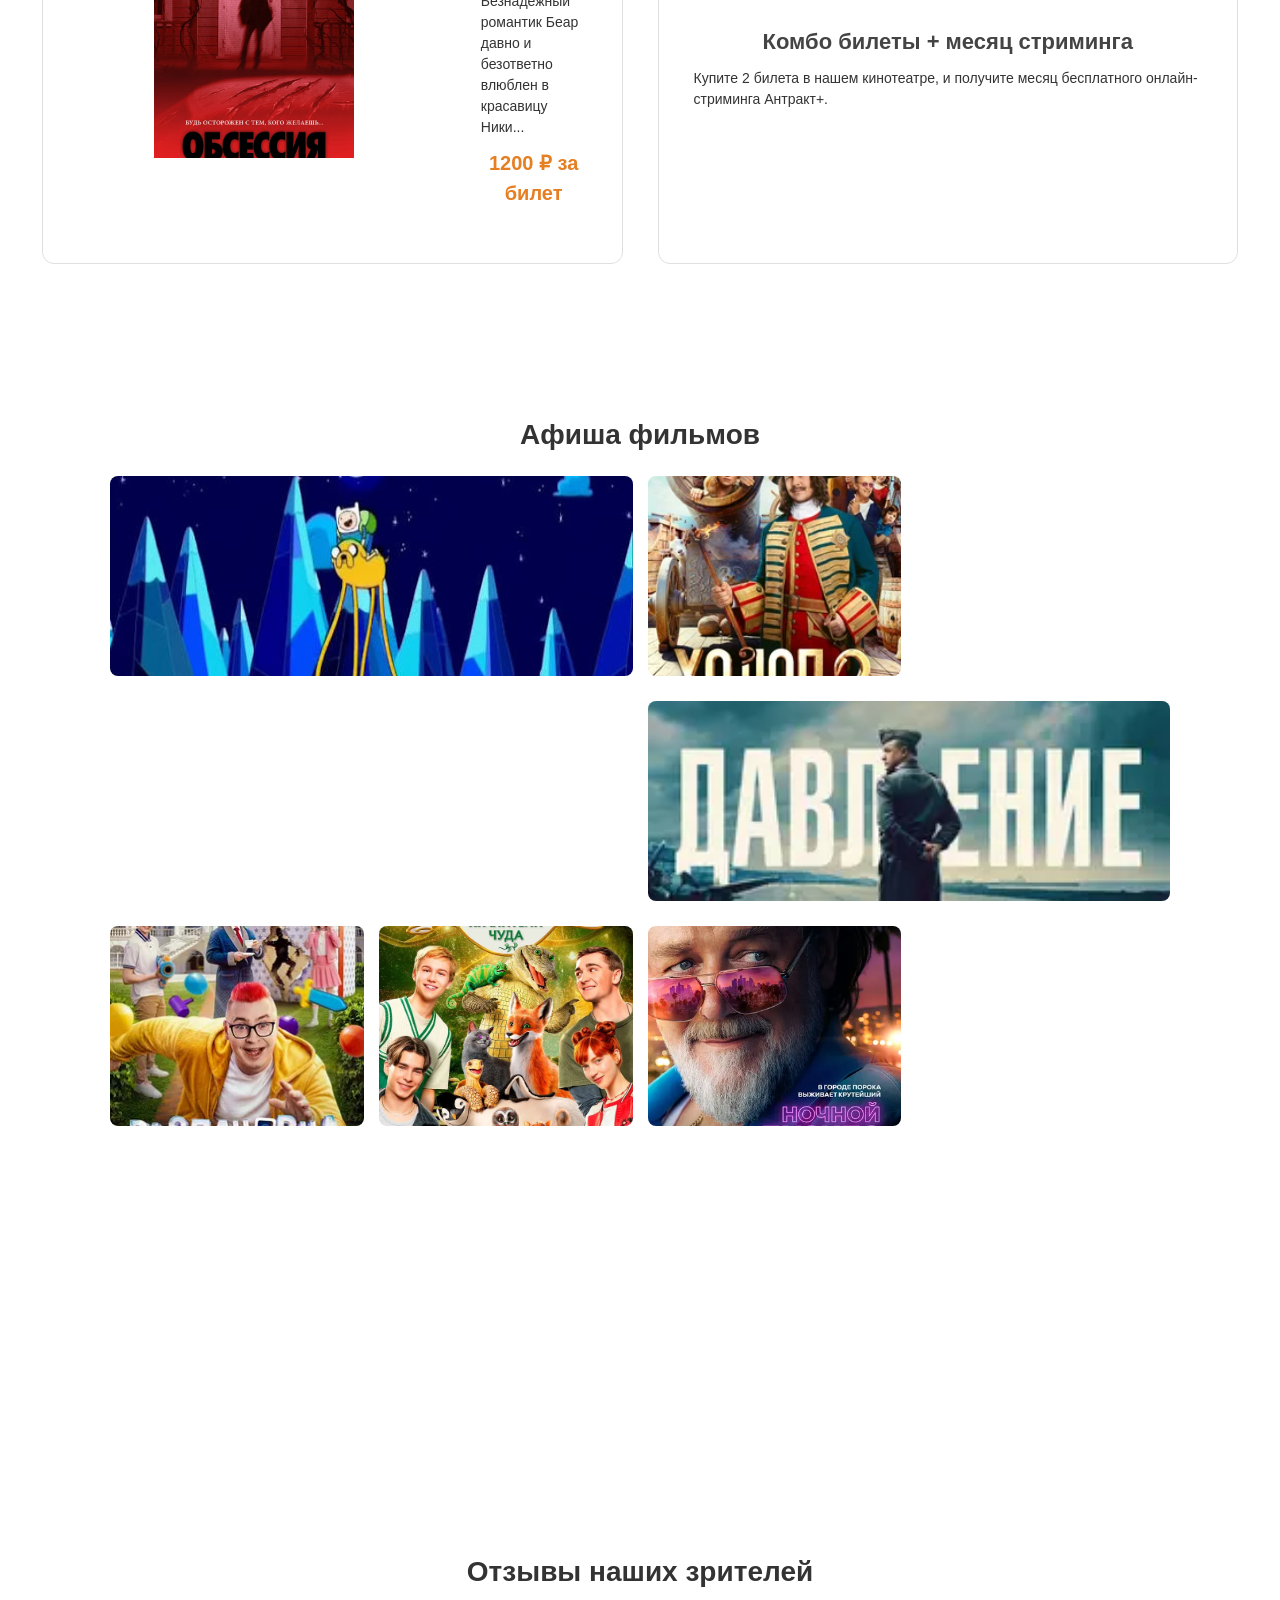
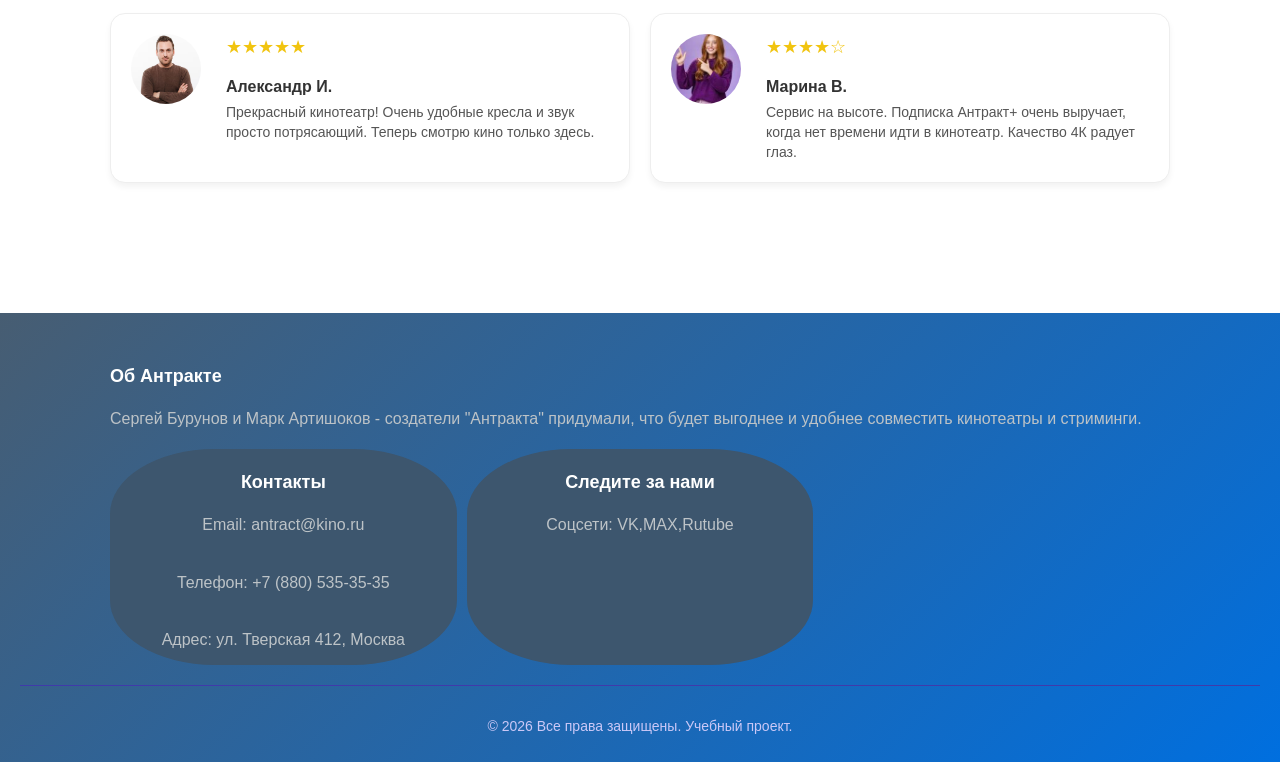
==== commit 60add7db: "ПР-7: Добавил адаптивную вёрстку" ====
--- a/index.html
+++ b/index.html
@@ -5,6 +5,7 @@
     <meta name="viewport" content="width=device-width, initial-scale=1.0, viewport-fit=cover">
     <title>Кинотеатр "Антракт"</title>
     <link rel="stylesheet" href="css/style.css">
+    
 </head>
 <body>
     <header>
@@ -33,30 +34,24 @@
         </section>
 
         <section class="features-section">
-            <div class="features-grid">
-                <div class="feature-card">
-                    <h2>Почему выбирают нас</h2>
-                    <div>
-                        <div>
-                            <div></div>
-                            <h3>Качество</h3>
-                            <p>Мы гарантируем многолосые, профессиональные озвучки, высокое качество до 4K ULTRA HD</p>
-                        </div>
-                        <div>
-                            <div></div>
-                            <h3>Удобство</h3>
-                            <p>Вы свободно можете выбирать, смотреть кино в приятной обстановке вашего дома, или прийти в наш кинотеатр!</p>
-                        </div>
-                        <div>
-                            <div></div>
-                            <h3>Доступно</h3>
-                            <p>Наши цены приятно удивят каждого!</p>
-                        </div>
-                        <div>
-                            <div></div>
-                            <h3>Поддержка</h3>
-                            <p>Наша поддержка работает 24 часа в сутки и отвечает за ~1 минуту после написания</p>
-                        </div>
+            <div class="container">
+                <h2>Почему выбирают нас</h2>
+                <div class="features-grid">
+                    <div class="feature-card">
+                        <h3>Качество</h3>
+                        <p>Мы гарантируем многолосые, профессиональные озвучки, высокое качество до 4K ULTRA HD</p>
+                    </div>
+                    <div class="feature-card">
+                        <h3>Удобство</h3>
+                        <p>Вы свободно можете выбирать, смотреть кино в приятной обстановке вашего дома, или прийти в наш кинотеатр!</p>
+                    </div>
+                    <div class="feature-card">
+                        <h3>Доступно</h3>
+                        <p>Наши цены приятно удивят каждого!</p>
+                    </div>
+                    <div class="feature-card">
+                        <h3>Поддержка</h3>
+                        <p>Наша поддержка работает 24 часа в сутки и отвечает за ~1 минуту после написания</p>
                     </div>
                 </div>
             </div>
@@ -64,50 +59,49 @@
         
         <section class="popular-section">
             <h2>Популярное в этом месяце</h2>
-            <div class="features-grid">
+            <div class="cards-grid">
+                
                 <div class="product-card">
-                    <div class="feature-card">
-                        <div></div>
-                        <div>
-                            <h3>Подписка Антракт+</h3>
-                            <p>Достойный онлайн-стриминг с хорошим качеством!</p>
-                            <div class="price">от 300 ₽ в месяц</div>
-                        </div>
-                    </div>
-                    <div class="feature-card">
-                        <div></div>
-                        <div class="card">
-                            <h3>Мандалорец и Грогу</h3>
-                            <p>21 мая, в наших кинотеатрах и стримингах!</p>
-                            <div class="price">1500 ₽ за билет</div>
-                            <div class="card-image">
-                                <img class="card-img" src="img/Мандалорец_и_Грогу.jpg" alt="Афиша фильма">
-                            </div>
-                        </div>
-                    </div>
-                    <div class="feature-card">
-                        <div></div>
-                        <div class="card">
-                            <h3>Обcессия</h3>
-                            <p>9 июня, Безнадежный романтик Беар давно и безответно влюблен в красавицу Ники. Однажды в магазине эзотерики он находит странную безделушку — волшебную палочку. Если ее сломать, исполнится твое заветное желание. Беар загадывает, чтобы Ники любила его больше всех на свете. И вот чудо — девушка и правда в него влюбляется. Однако его счастью быстро приходит конец — Ники буквально им одержима, а её знаки внимания становятся всё более пугающими. Оказывается, желание парня исполнилось, но совсем не так, как он мечтал.</p>
-                            <div class="price">1200 ₽ за билет</div>
-                            <div class="card-image">
-                                <img class="card-img" src="img/600x900.webp" alt="Афиша фильма">
-                            </div>
-                        </div>
-                    </div>
-                    <div class="feature-card">
-                        <div></div>
-                        <div>
-                            <h3>Комбо билеты + месяц стриминга</h3>
-                            <p>Купите 2 билета в нашем кинотеатре, и получите месяц бесплатного онлайн-стриминга Антракт+.</p>
-                        </div>
+                    <div class="card-content">
+                        <h3>Подписка Антракт+</h3>
+                        <p>Достойный онлайн-стриминг с хорошим качеством!</p>
+                        <div class="price">от 300 ₽ в месяц</div>
                     </div>
                 </div>
+        
+                <div class="product-card">
+                    <div class="card-image">
+                        <img class="card-img" src="img/Мандалорец_и_Грогу.jpg" alt="Афиша фильма">
+                    </div>
+                    <div class="card-content">
+                        <h3>Мандалорец и Грогу</h3>
+                        <p>21 мая, в наших кинотеатрах и стримингах!</p>
+                        <div class="price">1500 ₽ за билет</div>
+                    </div>
+                </div>
+        
+                <div class="product-card">
+                    <div class="card-image">
+                        <img class="card-img" src="img/600x900.webp" alt="Афиша фильма">
+                    </div>
+                    <div class="card-content">
+                        <h3>Обcессия</h3>
+                        <p>9 июня, Безнадежный романтик Беар давно и безответно влюблен в красавицу Ники...</p>
+                        <div class="price">1200 ₽ за билет</div>
+                    </div>
+                </div>
+        
+                <div class="product-card">
+                    <div class="card-content">
+                        <h3>Комбо билеты + месяц стриминга</h3>
+                        <p>Купите 2 билета в нашем кинотеатре, и получите месяц бесплатного онлайн-стриминга Антракт+.</p>
+                    </div>
+                </div>
+        
             </div>
         </section>
 
-        <section class="gallery-section">
+        <section class="gallery">
             <div class="container">
                 <h2 class="section-title">Афиша фильмов</h2>
                 <div class="gallery-grid">
@@ -128,7 +122,7 @@
                     
                     <div class="review-card">
                         <div class="review-photo">
-                            <img src="img/31312312444.jpg" alt="Клиент">
+                            <img src="img/handsome-young-serious-man-with-arms-crossed_171337-1081(1).png" alt="Клиент">
                         </div>
                         <div class="review-rating">★★★★★</div>
                         <div class="review-text">
@@ -139,7 +133,7 @@
         
                     <div class="review-card">
                         <div class="review-photo">
-                            <img src="img/handsome-young-serious-man-with-arms-crossed_171337-1081(1).png" alt="Клиент">
+                            <img src="img/31312312444.jpg" alt="Клиент">
                         </div>
                         <div class="review-rating">★★★★☆</div>
                         <div class="review-text">
--- a/css/style.css
+++ b/css/style.css
@@ -681,3 +681,377 @@
         grid-template-columns: 60px 1fr;
     }
 }
+
+.features-section .features-grid {
+    display: grid;
+    gap: 25px;
+    grid-template-columns: 1fr;
+}
+
+@media (min-width: 600px) {
+    .features-section .features-grid {
+        grid-template-columns: repeat(2, 1fr);
+    }
+}
+
+@media (min-width: 1024px) {
+    .features-section .features-grid {
+        grid-template-columns: repeat(4, 1fr);
+    }
+}
+
+.popular-section .features-grid {
+    display: grid;
+    gap: 25px;
+    grid-template-columns: 1fr;
+}
+
+@media (min-width: 600px) {
+    .popular-section .features-grid {
+        grid-template-columns: repeat(2, 1fr);
+    }
+}
+
+@media (min-width: 1024px) {
+    .popular-section .features-grid {
+        grid-template-columns: repeat(3, 1fr);
+    }
+}
+
+.popular-section .product-card {
+    display: flex;
+    flex-direction: column;
+    background: white;
+    border-radius: 12px;
+    border: 1px solid #e0e0e0;
+    overflow: hidden;
+}
+
+@media (min-width: 768px) {
+    .popular-section .product-card {
+        flex-direction: row;
+    }
+}
+
+.popular-section .product-card .card-content {
+    padding: 20px;
+    flex: 1;
+}
+
+.popular-section .card-img {
+    flex: 0 0 200px;
+    height: 200px;
+    object-fit: cover;
+}
+
+.gallery .gallery-grid {
+    display: grid;
+    gap: 15px;
+    grid-template-columns: repeat(2, 1fr);
+    grid-auto-rows: 170px;
+}
+
+@media (min-width: 600px) {
+    .gallery .gallery-grid {
+        grid-template-columns: repeat(3, 1fr);
+    }
+}
+
+@media (min-width: 1024px) {
+    .gallery .gallery-grid {
+        grid-template-columns: repeat(4, 1fr);
+        grid-auto-rows: 210px;
+    }
+}
+
+.gallery-item-1 {
+    grid-column: span 2;
+    grid-row: span 2;
+}
+
+.gallery-item-5 {
+    grid-row: span 2;
+}
+
+@media (max-width: 768px) {
+    .features-section .feature-card > div {
+        display: block;
+    }
+}
+
+@media (min-width: 1200px) {
+    .container {
+        max-width: 1100px;
+    }
+}
+
+.features-section, .popular-section, .gallery, .reviews {
+    grid-column: 1 / -1;
+}
+
+.features-grid,
+.cards-grid,
+.gallery-grid,
+.reviews-grid,
+section .container {
+    max-width: 1100px;
+    margin-left: auto;
+    margin-right: auto;
+}
+
+@media (max-width: 1024px) {
+    h1 {
+        font-size: 30px;
+    }
+    h2 {
+        font-size: 24px;
+    }
+    .container {
+        padding: 0 15px;
+    }
+}
+
+@media (max-width: 768px) {
+    body {
+        font-size: 14px;
+    }
+    h1 {
+        font-size: 26px;
+    }
+    h2 {
+        font-size: 20px;
+    }
+    .hero {
+        padding: 40px 0;
+    }
+    .hero h1 {
+        font-size: 24px;
+    }
+    .hero p {
+        font-size: 16px;
+    }
+    .container {
+        padding: 0 12px;
+    }
+}
+
+@media (max-width: 480px) {
+    h1 {
+        font-size: 20px;
+    }
+    h2 {
+        font-size: 18px;
+    }
+    .hero h1 {
+        font-size: 20px;
+    }
+    .hero p {
+        font-size: 14px;
+    }
+    .btn {
+        padding: 8px 20px;
+        font-size: 14px;
+    }
+}
+
+.product-card {
+    display: flex;
+    flex-direction: column;
+    background: white;
+    border-radius: 12px;
+    border: 1px solid #e0e0e0;
+    overflow: hidden;
+}
+
+@media (min-width: 768px) {
+    .product-card {
+        flex-direction: row;
+        align-items: center;
+    }
+    .product-card .card-img {
+        flex: 0 0 200px;
+        height: 200px;
+    }
+    .product-card .card-content {
+        flex: 1;
+        padding: 20px;
+    }
+}
+
+@media (max-width: 480px) {
+    .product-card .card-content {
+        padding: 12px;
+    }
+    .product-card .card-img {
+        height: 140px;
+    }
+}
+
+.cards-grid {
+    display: grid;
+    gap: 20px;
+    grid-template-columns: 1fr;
+}
+
+@media (min-width: 600px) {
+    .cards-grid {
+        grid-template-columns: repeat(2, 1fr);
+    }
+}
+
+@media (min-width: 1024px) {
+    .cards-grid {
+        grid-template-columns: repeat(3, 1fr);
+    }
+}
+
+.gallery-grid {
+    display: grid;
+    gap: 15px;
+    grid-template-columns: repeat(2, 1fr);
+}
+
+.gallery-item {
+    height: 150px;
+}
+
+@media (min-width: 600px) {
+    .gallery-grid {
+        grid-template-columns: repeat(3, 1fr);
+    }
+    .gallery-item {
+        height: 200px;
+    }
+}
+
+@media (min-width: 1024px) {
+    .gallery-grid {
+        grid-template-columns: repeat(4, 1fr);
+    }
+}
+
+.features-grid {
+    display: grid;
+    gap: 20px;
+    grid-template-columns: 1fr;
+}
+
+@media (min-width: 600px) {
+    .features-grid {
+        grid-template-columns: repeat(2, 1fr);
+    }
+}
+
+@media (min-width: 1024px) {
+    .features-grid {
+        grid-template-columns: repeat(4, 1fr);
+    }
+}
+
+nav ul {
+    display: flex;
+    gap: 25px;
+    list-style: none;
+    margin: 0;
+    padding: 0;
+}
+
+@media (max-width: 768px) {
+    nav ul {
+        flex-direction: column;
+        align-items: center;
+        gap: 10px;
+        width: 100%;
+    }
+    nav ul li {
+        width: 100%;
+        text-align: center;
+    }
+    nav ul li a {
+        display: block;
+        padding: 8px 0;
+        width: 100%;
+    }
+}
+
+@media (max-width: 768px) {
+    header .container {
+        flex-direction: column;
+        gap: 15px;
+    }
+}
+
+form {
+    max-width: 600px;
+    margin: 0 auto;
+    padding: 30px;
+    background: #f9f9f9;
+    border-radius: 12px;
+}
+
+form input,
+form textarea,
+form select {
+    width: 100%;
+    padding: 10px 15px;
+    border: 1px solid #ddd;
+    border-radius: 8px;
+    font-size: 16px;
+}
+
+@media (max-width: 768px) {
+    form {
+        padding: 15px;
+        border-radius: 8px;
+    }
+    form input,
+    form textarea,
+    form select {
+        font-size: 16px;
+        padding: 12px 15px;
+    }
+    label {
+        font-size: 14px;
+    }
+}
+
+@media (max-width: 480px) {
+    form {
+        padding: 10px;
+    }
+}
+
+@media (max-width: 768px) {
+    footer .container {
+        flex-direction: column;
+        align-items: center;
+        text-align: center;
+        gap: 30px;
+    }
+    .footer-col {
+        width: 100%;
+    }
+}
+
+.cards-grid {
+    grid-template-columns: repeat(auto-fit, minmax(420px, 1fr));
+    gap: 35px;
+    max-width: none;
+    padding: 0 30px;
+}
+
+.product-card {
+    height: 100%;
+    display: flex;
+    flex-direction: column;
+}
+
+.card-content {
+    flex: 1;
+    display: flex;
+    flex-direction: column;
+}
+
+.button {
+    margin-top: auto;
+}
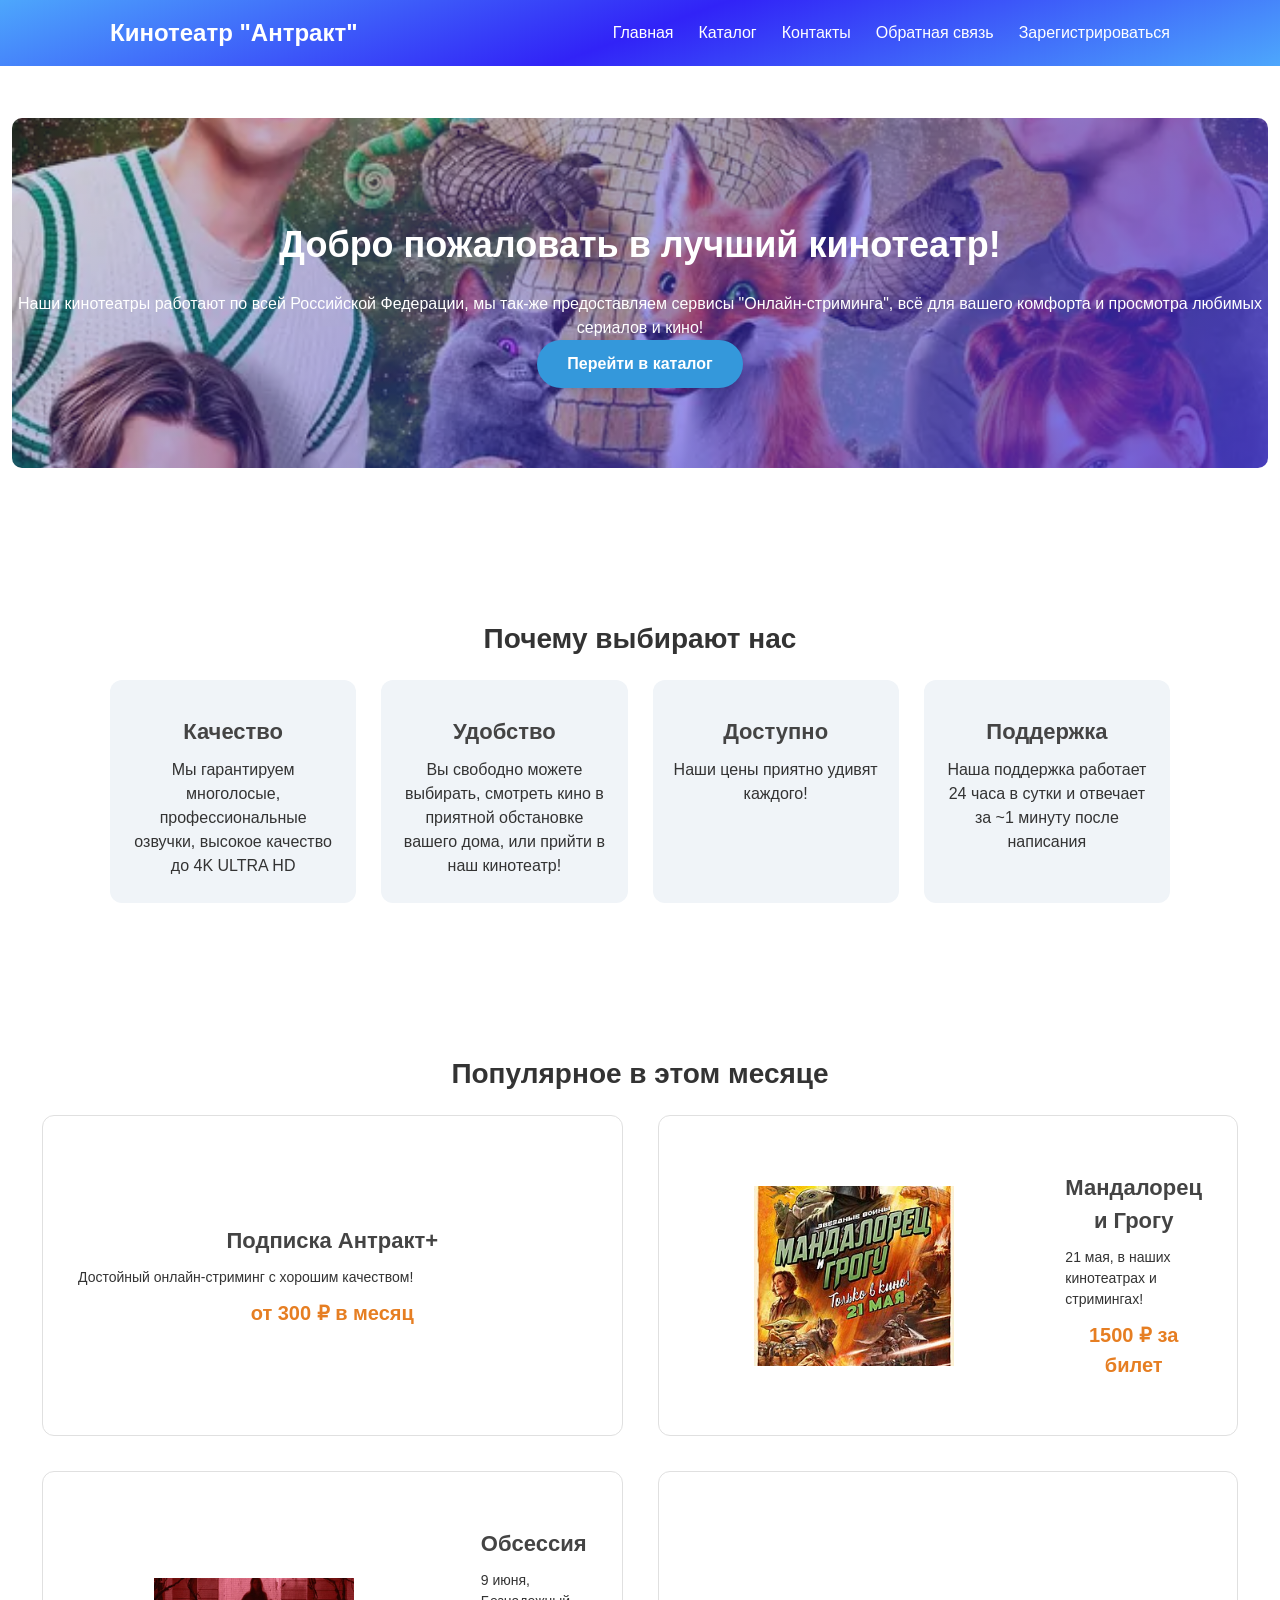
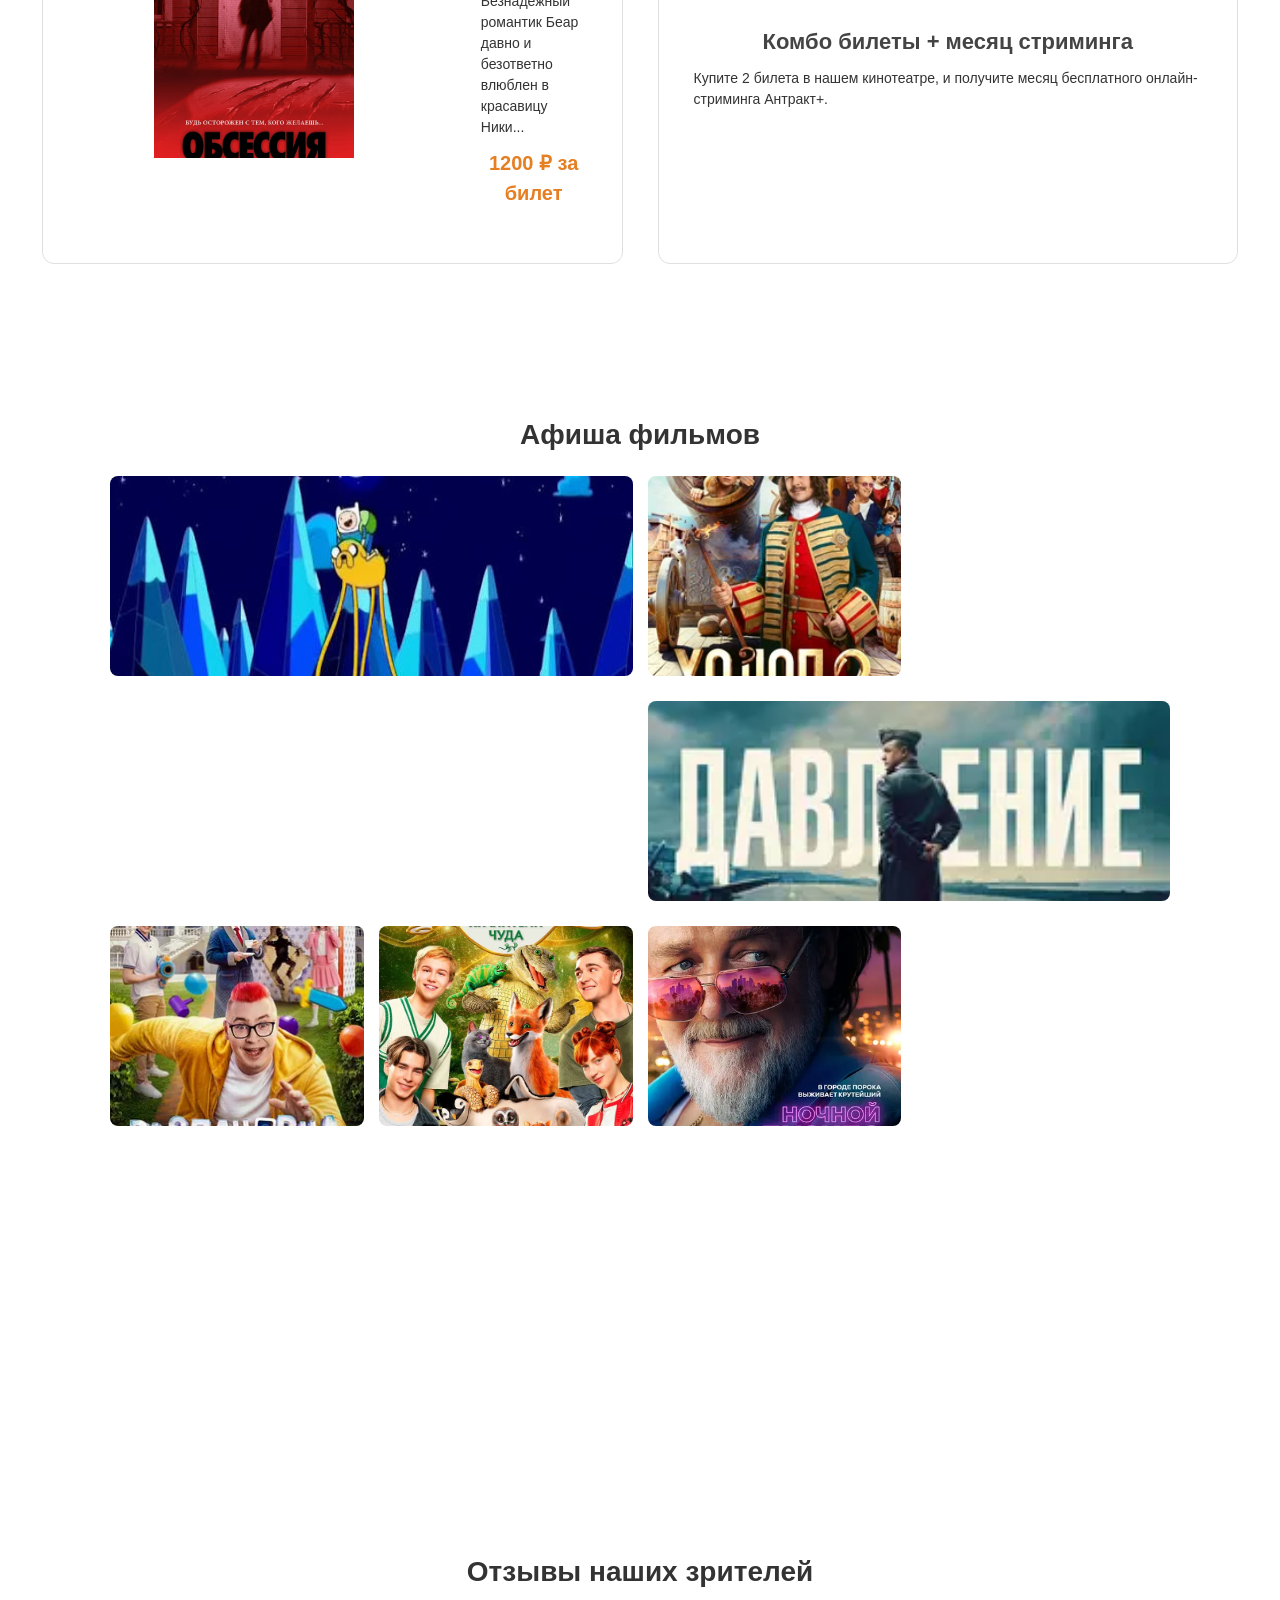
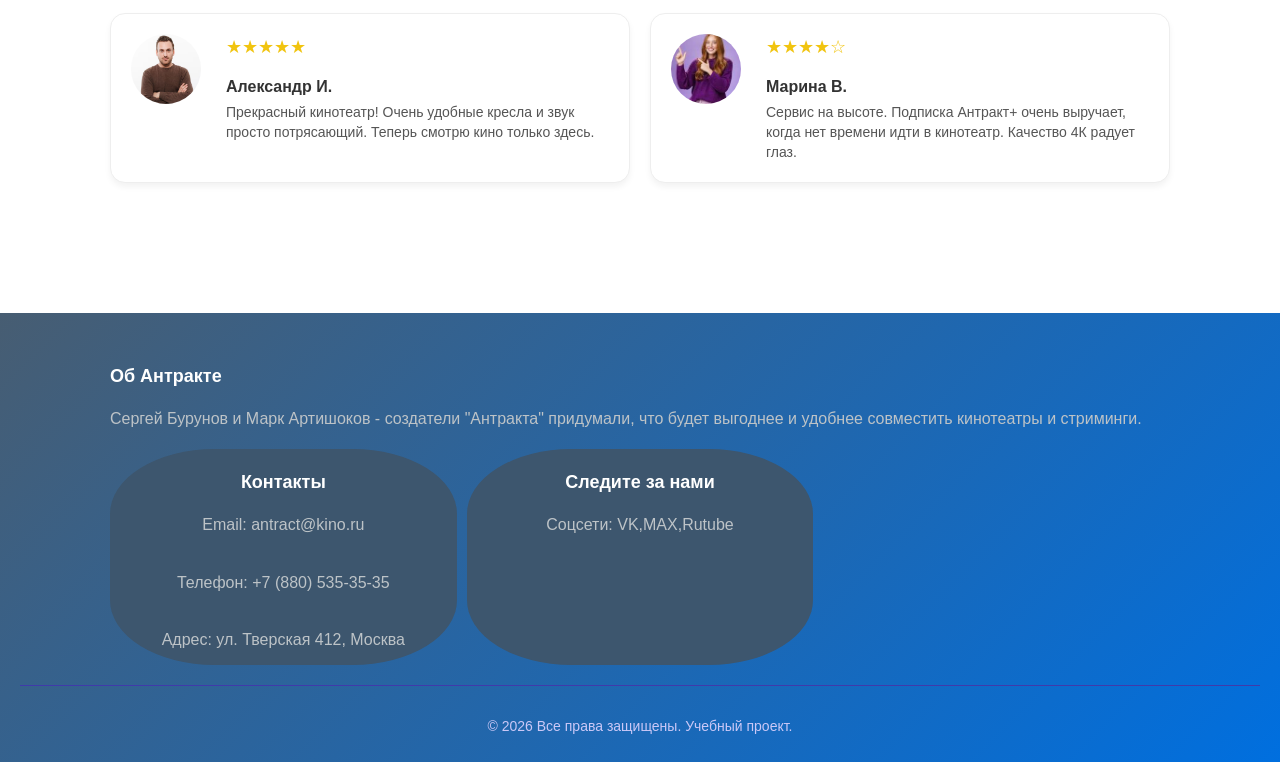
==== commit ca7415bb: "ЧОТА ДЕЛАЮ" ====
--- a/index.html
+++ b/index.html
@@ -18,6 +18,7 @@
                         <li><a href="catalogue.html">Каталог</a></li>
                         <li><a href="contacts.html">Контакты</a></li>
                         <li><a href="feedback.html">Обратная связь</a></li>
+                        <li><a href="signup.html">Зарегистрироваться</a></li>
                     </ul>
                 </nav>
             </div>
--- a/css/style.css
+++ b/css/style.css
@@ -332,7 +332,7 @@
     margin-bottom: 8px;
 }
 
-input, textarea, select{
+.forms form input, .forms form textarea, .forms form select{
     width: 100%;
     padding: 10px 15px;
     border: 1px solid #cccccc;
@@ -341,7 +341,7 @@
     transition: border-color 0.3s, box-shadow 0.3s;
 }
 
-input:focus, textarea:focus, select:focus {
+.forms input:focus, .forms form textarea:focus, .forms form select:focus {
     outline: none;
     border-color: #e67e22;
     box-shadow: 0 0 0 3px rgba(230, 126, 34, 0.2);
@@ -989,9 +989,9 @@
     border-radius: 12px;
 }
 
-form input,
-form textarea,
-form select {
+.forms form input,
+.forms form textarea,
+.forms form select {
     width: 100%;
     padding: 10px 15px;
     border: 1px solid #ddd;
@@ -1004,7 +1004,7 @@
         padding: 15px;
         border-radius: 8px;
     }
-    form input,
+    .forms form input,
     form textarea,
     form select {
         font-size: 16px;
@@ -1054,4 +1054,5 @@
 
 .button {
     margin-top: auto;
-}+}
+
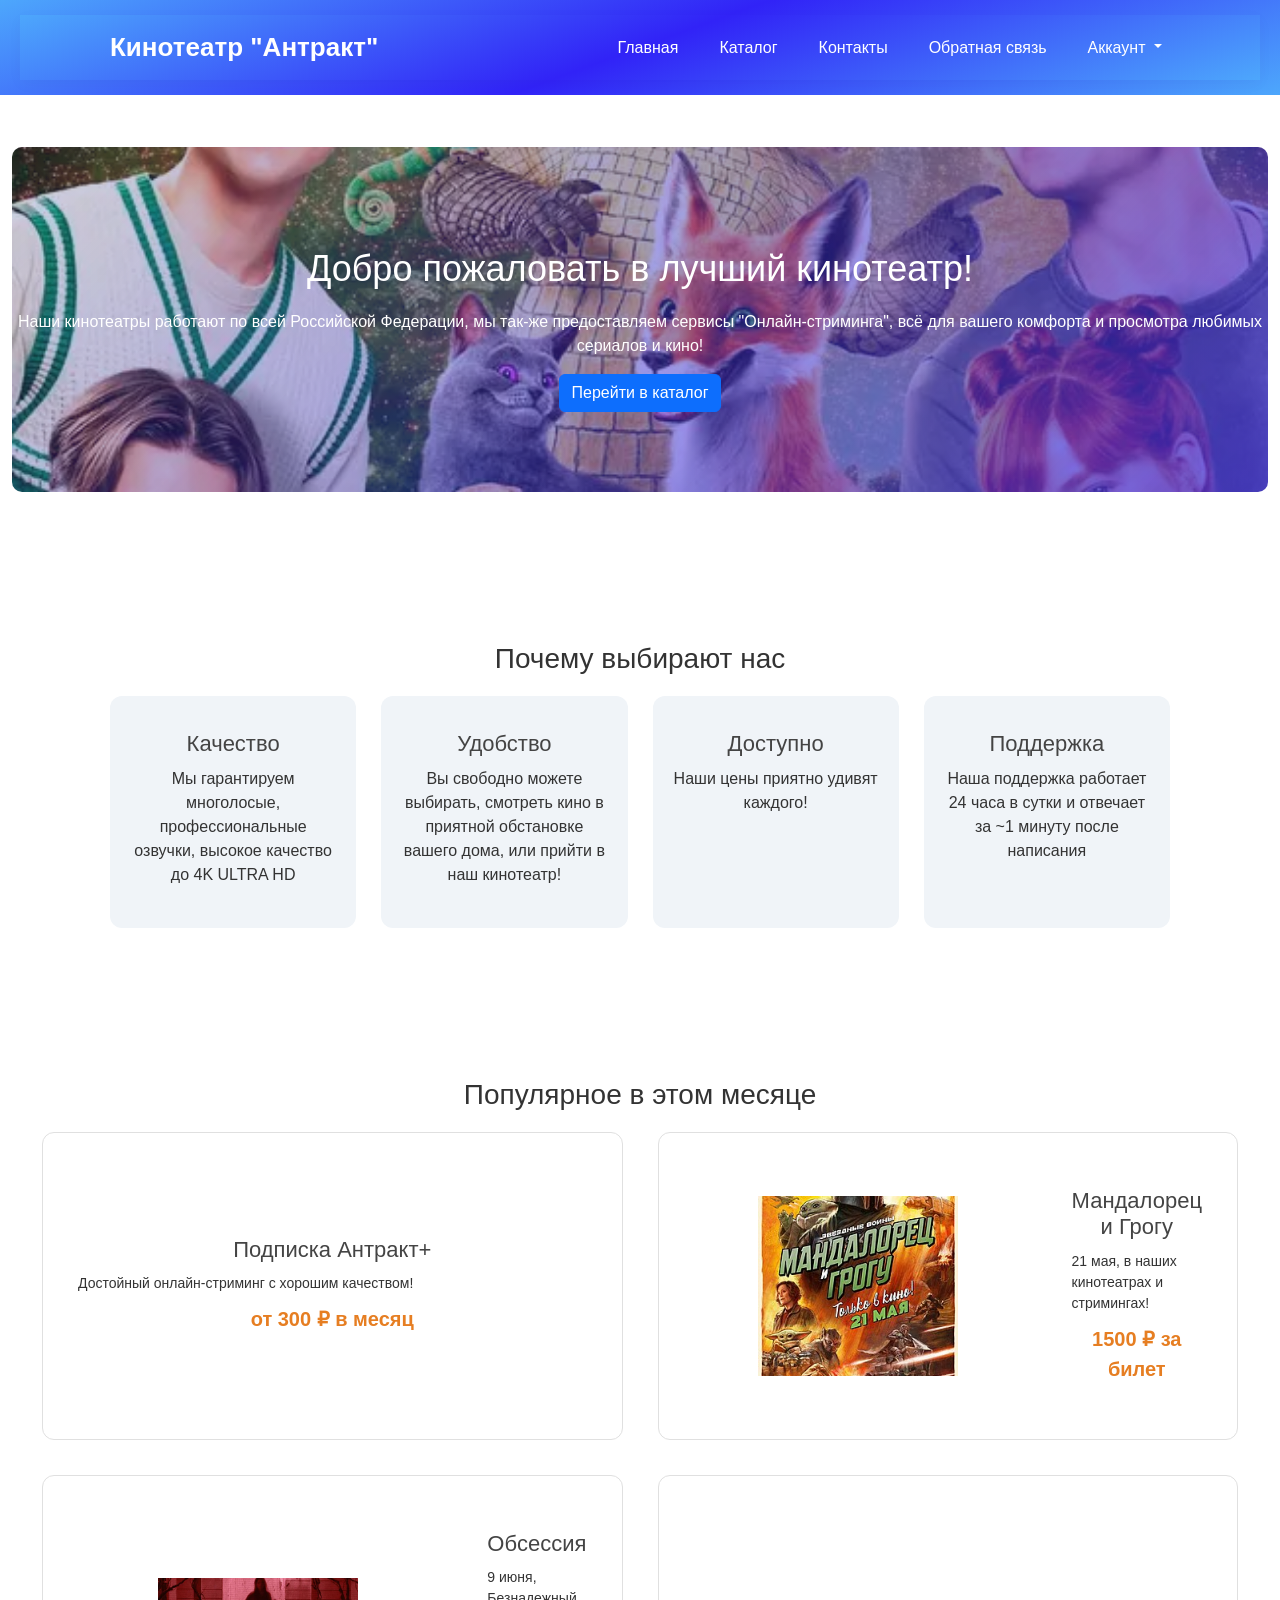
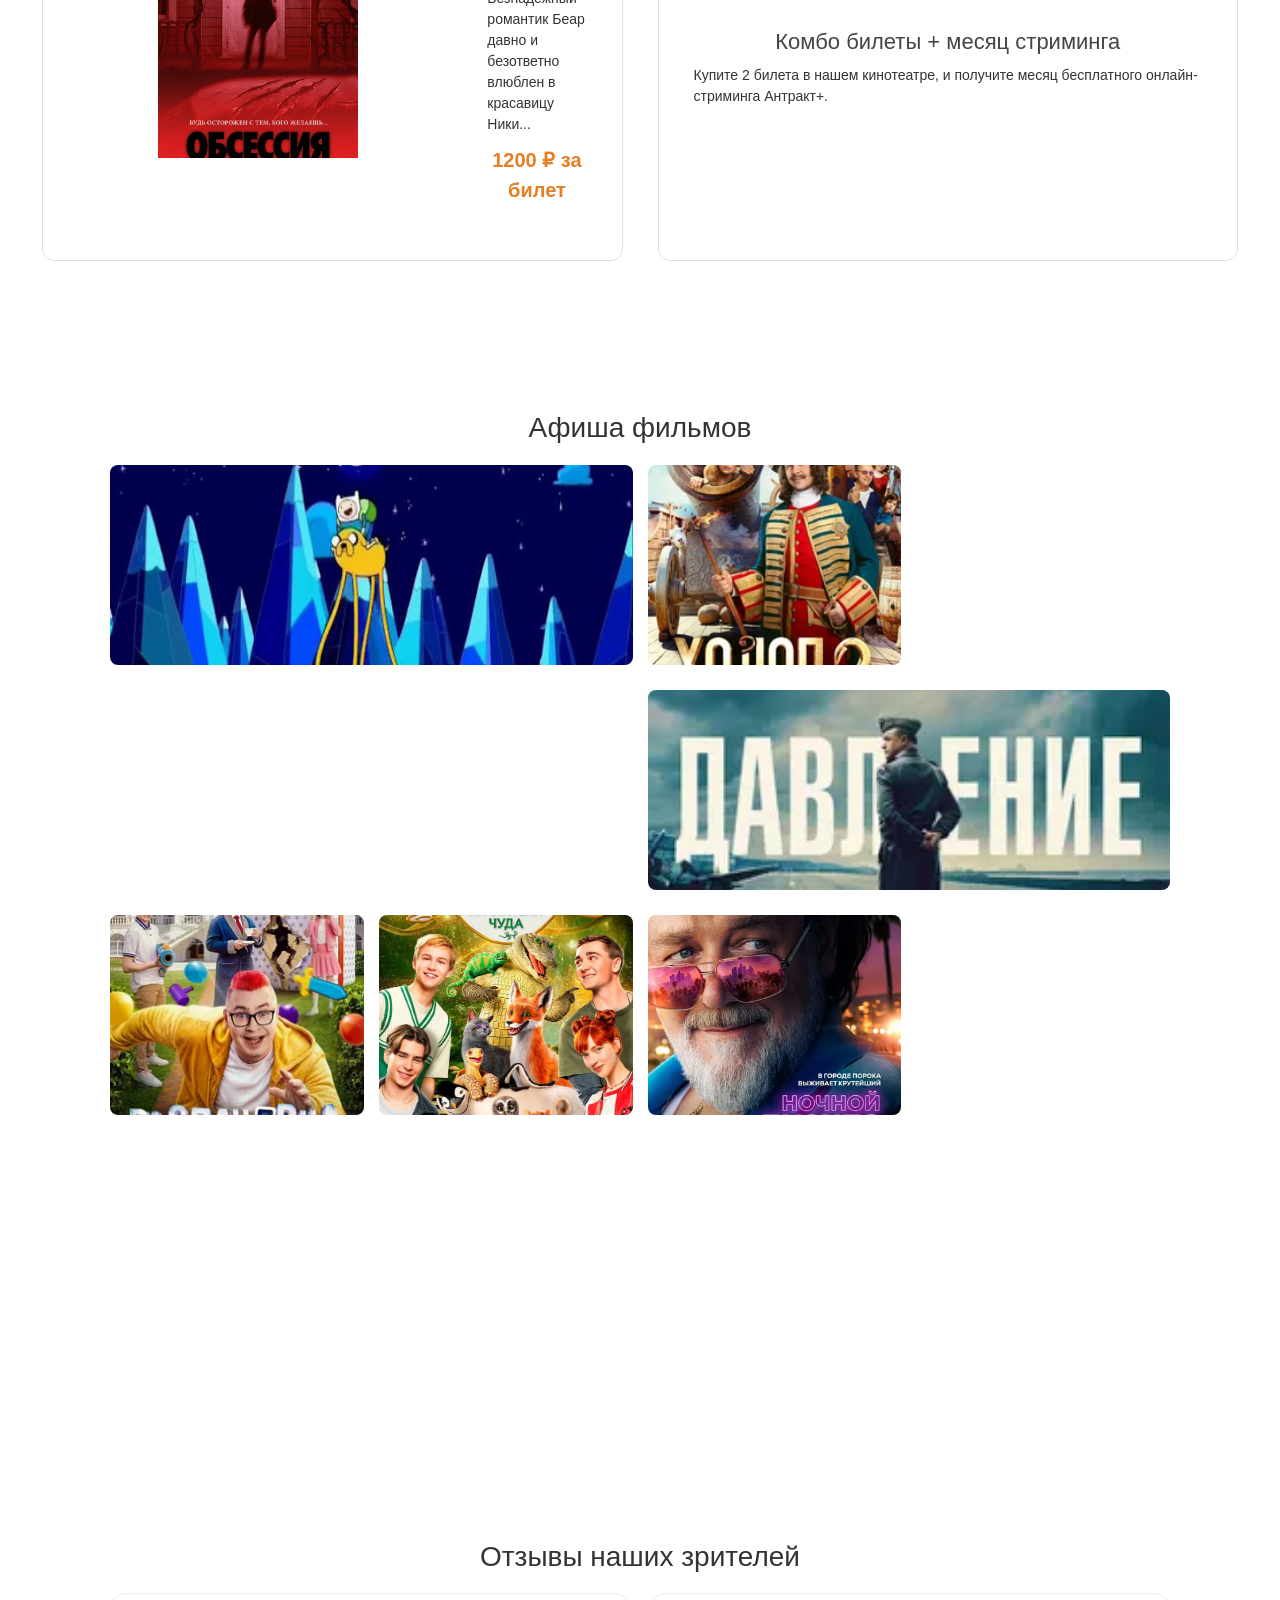
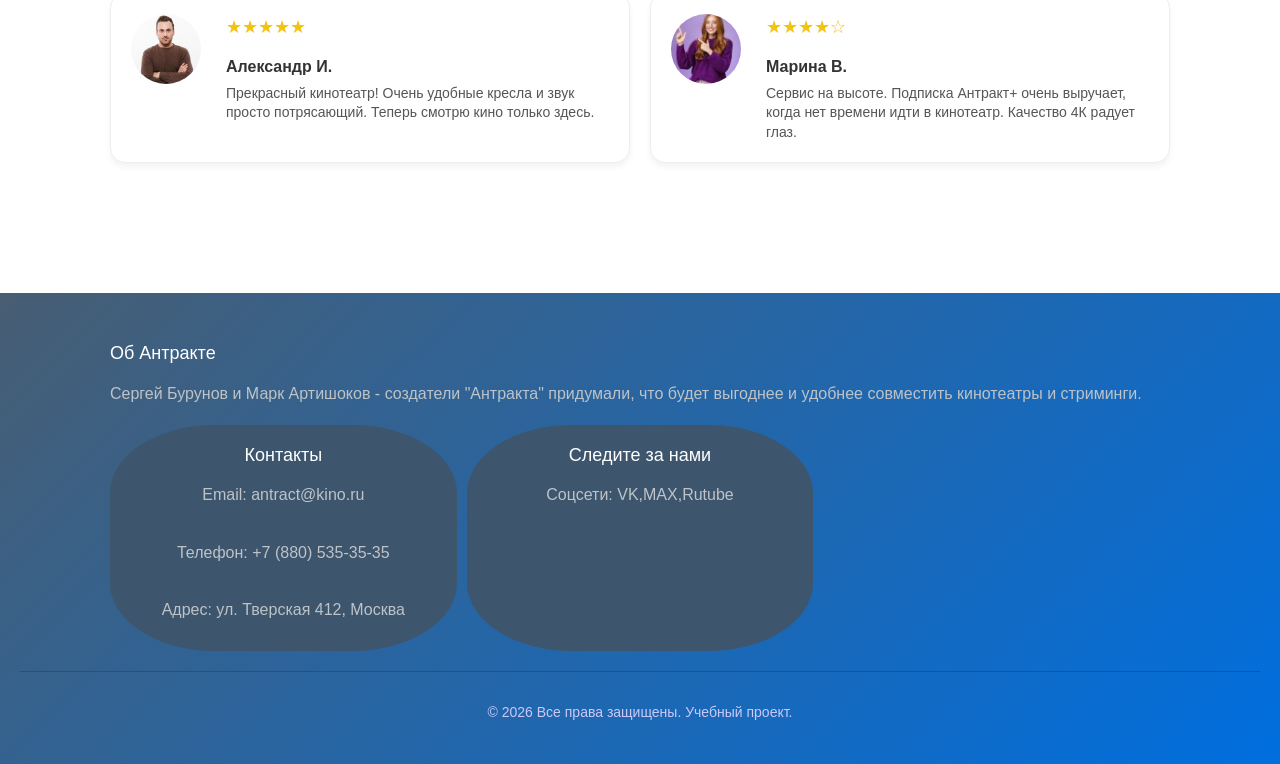
==== commit 26a7a44a: "ПР-8" ====
--- a/index.html
+++ b/index.html
@@ -4,25 +4,51 @@
     <meta charset="UTF-8">
     <meta name="viewport" content="width=device-width, initial-scale=1.0, viewport-fit=cover">
     <title>Кинотеатр "Антракт"</title>
+    <link href="https://cdn.jsdelivr.net/npm/bootstrap@5.3.3/dist/css/bootstrap.min.css" rel="stylesheet">
     <link rel="stylesheet" href="css/style.css">
     
 </head>
 <body>
     <header>
-        <section class="sidebar-section">
-            <div class="container">
-                <a class="logo" href="index.html">Кинотеатр "Антракт"</a>
-                <nav>
-                    <ul>
-                        <li><a href="index.html">Главная</a></li>
-                        <li><a href="catalogue.html">Каталог</a></li>
-                        <li><a href="contacts.html">Контакты</a></li>
-                        <li><a href="feedback.html">Обратная связь</a></li>
-                        <li><a href="signup.html">Зарегистрироваться</a></li>
+        <nav class="navbar navbar-expand-lg navbar-dark sticky-top" id="main-navbar">
+            <div class="container">
+                <a class="navbar-brand" href="index.html">
+                    Кинотеатр "Антракт"
+                </a>
+                
+                <button class="navbar-toggler" type="button" data-bs-toggle="collapse" 
+                        data-bs-target="#navbarNav" aria-controls="navbarNav" 
+                        aria-expanded="false" aria-label="Toggle navigation">
+                    <span class="navbar-toggler-icon"></span>
+                </button>
+                
+                <div class="collapse navbar-collapse" id="navbarNav">
+                    <ul class="navbar-nav ms-auto">
+                        <li class="nav-item">
+                            <a class="nav-link" href="index.html">Главная</a>
+                        </li>
+                        <li class="nav-item">
+                            <a class="nav-link" href="catalogue.html">Каталог</a>
+                        </li>
+                        <li class="nav-item">
+                            <a class="nav-link" href="contacts.html">Контакты</a>
+                        </li>
+                        <li class="nav-item">
+                            <a class="nav-link" href="feedback.html">Обратная связь</a>
+                        </li>
+                        <li class="nav-item dropdown">
+                            <a class="nav-link dropdown-toggle" href="#" role="button" data-bs-toggle="dropdown" aria-expanded="false">
+                                Аккаунт
+                            </a>
+                            <ul class="dropdown-menu">
+                                <li><a class="dropdown-item" href="signup.html">Зарегистрироваться</a></li>
+                                <li><a class="dropdown-item" href="login.html">Войти</a></li>
+                            </ul>
+                        </li>
                     </ul>
-                </nav>
-            </div>
-        </section>
+                </div>
+            </div>
+        </nav>
     </header>
 
     <main class="page-layout">
@@ -30,7 +56,7 @@
             <div class="hero">
                 <h1>Добро пожаловать в лучший кинотеатр!</h1>
                 <p>Наши кинотеатры работают по всей Российской Федерации, мы так-же предоставляем сервисы "Онлайн-стриминга", всё для вашего комфорта и просмотра любимых сериалов и кино!</p>
-                <a class="button" href="catalogue.html">Перейти в каталог</a>
+                <a class="btn btn-primary" href="catalogue.html">Перейти в каталог</a>
             </div>
         </section>
 
@@ -172,5 +198,6 @@
             <p>&copy; 2026 Все права защищены. Учебный проект.</p>
         </div>
     </footer>
+    <script src="https://cdn.jsdelivr.net/npm/bootstrap@5.3.3/dist/js/bootstrap.bundle.min.js"></script>
 </body>
 </html>
--- a/css/style.css
+++ b/css/style.css
@@ -101,36 +101,9 @@
 
 /* Кнопка */
 
-.btn, button, .button {
-    display: inline-block;
-    background-color: #3498db;
-    color: white;
-    padding: 12px 30px;
-    border: none;
-    border-radius: 30px;
-    text-decoration: none;
-    font-weight: bold;
-    font-size: 16px;
-    transition: all 0.25s ease;
-    box-shadow: 0 2px 5px rgba(0, 0, 0, 0.1);
-    margin-top: 10px;
-    cursor: pointer;
-}
-
-.card-content .btn, .card-content button, .card-content .button {
-    width: auto;
-    padding: 12px 40px;
-    align-self: center;
-}
-
-.btn:hover, button:hover, .button:hover{
-    background-color: #2980b9;
-    box-shadow: 0 4px 10px rgba(0, 0, 0, 0.15);
-}
-
-.btn:active, button:active, .button:active {
-    transform: scale(0.97); 
-}
+
+
+
 
 
 /* Карточки товаров/услуг  */
@@ -376,13 +349,6 @@
     color: white;
 }
 
-.hero .btn {
-    background-color: #e67e22;
-}
-
-.hero .btn:hover {
-    background-color: #d35400;
-}
 
 .product-card{
     display: flex;
@@ -1052,7 +1018,95 @@
     flex-direction: column;
 }
 
-.button {
+
+
+.for-range{
+    width: 1rem;
+    text-align: center;
+    display: inline-block;
+}
+
+.navbar {
+    background-color: linear-gradient(135deg, #475d72 0%, #006fdf 100%);
+}
+
+.card-content .btn, .card-content button, .card-content .button {
+    width: auto;
+    padding: 12px 40px;
+    align-self: center;
     margin-top: auto;
 }
 
+#main-navbar {
+    background: linear-gradient(160deg, #4da7fc 0%, #3123f7 50%, #4da7fc 100%);
+    box-shadow: 0 4px 15px rgba(0, 0, 0, 0.03);
+}
+
+
+.navbar-brand {
+    font-size: 26px;
+    font-weight: 700;
+    color: white ;
+    text-decoration: none;
+}
+
+
+.navbar-nav .nav-link {
+    color: white ;
+    font-weight: 500;
+    padding: 10px 18px;
+    transition: all 0.25s ease;
+}
+
+.navbar-nav .nav-link:hover {
+    color: #000000 ;
+    transform: translateY(-1px);
+}
+
+.btn-register:hover {
+    background: #3123f7;
+    color: white ;
+    border-color: #3123f7;
+    transform: translateY(-2px);
+}
+
+
+.navbar-toggler {
+    border: none;
+}
+
+.navbar-toggler:focus {
+    box-shadow: 0 0 0 0.25rem rgba(3, 9, 87, 0.4);
+}
+
+
+.navbar-nav .nav-link.active {
+    color: #3123f7 ;
+    font-weight: 600;
+}
+
+
+@media (max-width: 992px) {
+    .navbar-nav {
+        text-align: center;
+        padding: 20px 0;
+    }
+    
+    .navbar-nav .nav-link {
+        padding: 12px 0;
+    }
+    
+    .btn-register {
+        margin: 15px auto 0;
+        display: inline-block;
+        width: fit-content;
+    }
+}
+
+.dropdown-menu{
+    background: linear-gradient(160deg, #4da7fc 0%, #3123f7 50%, #4da7fc 100%);
+}
+
+.dropdown-item {
+    color: white;
+}
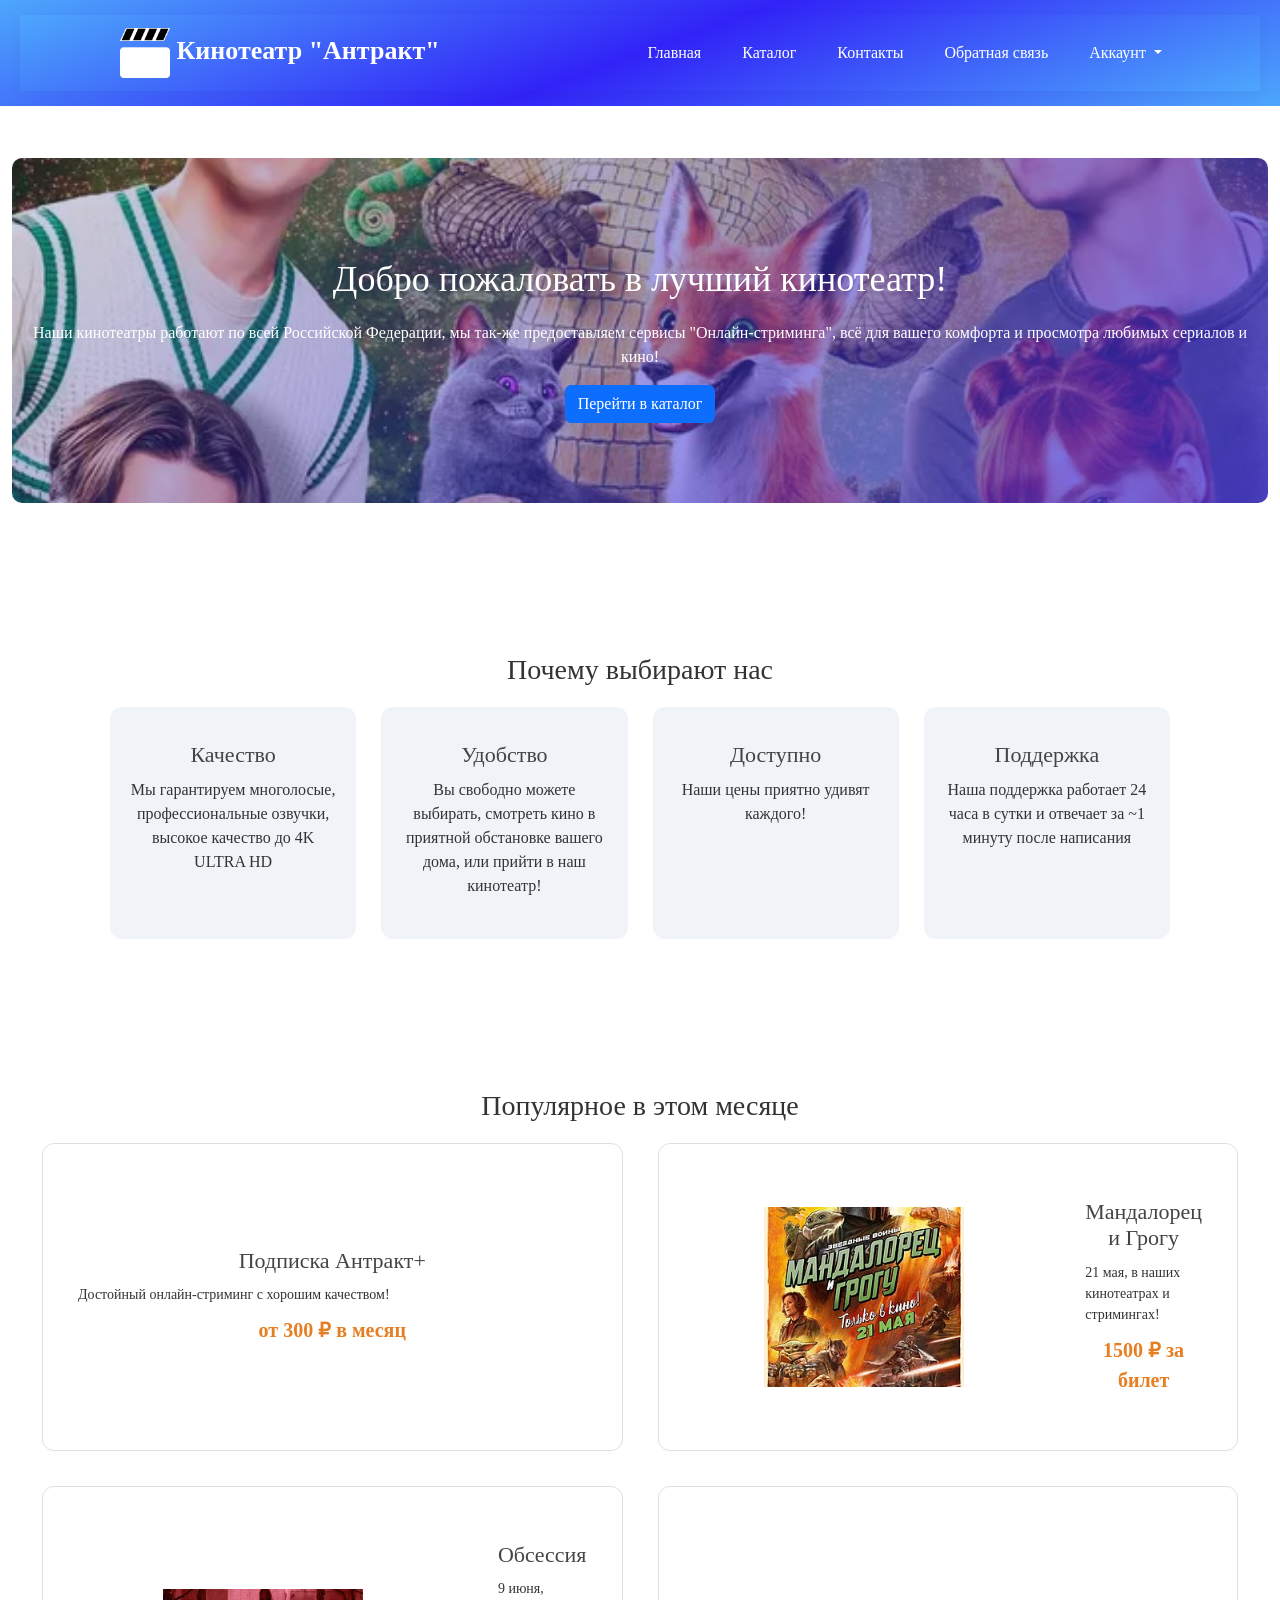
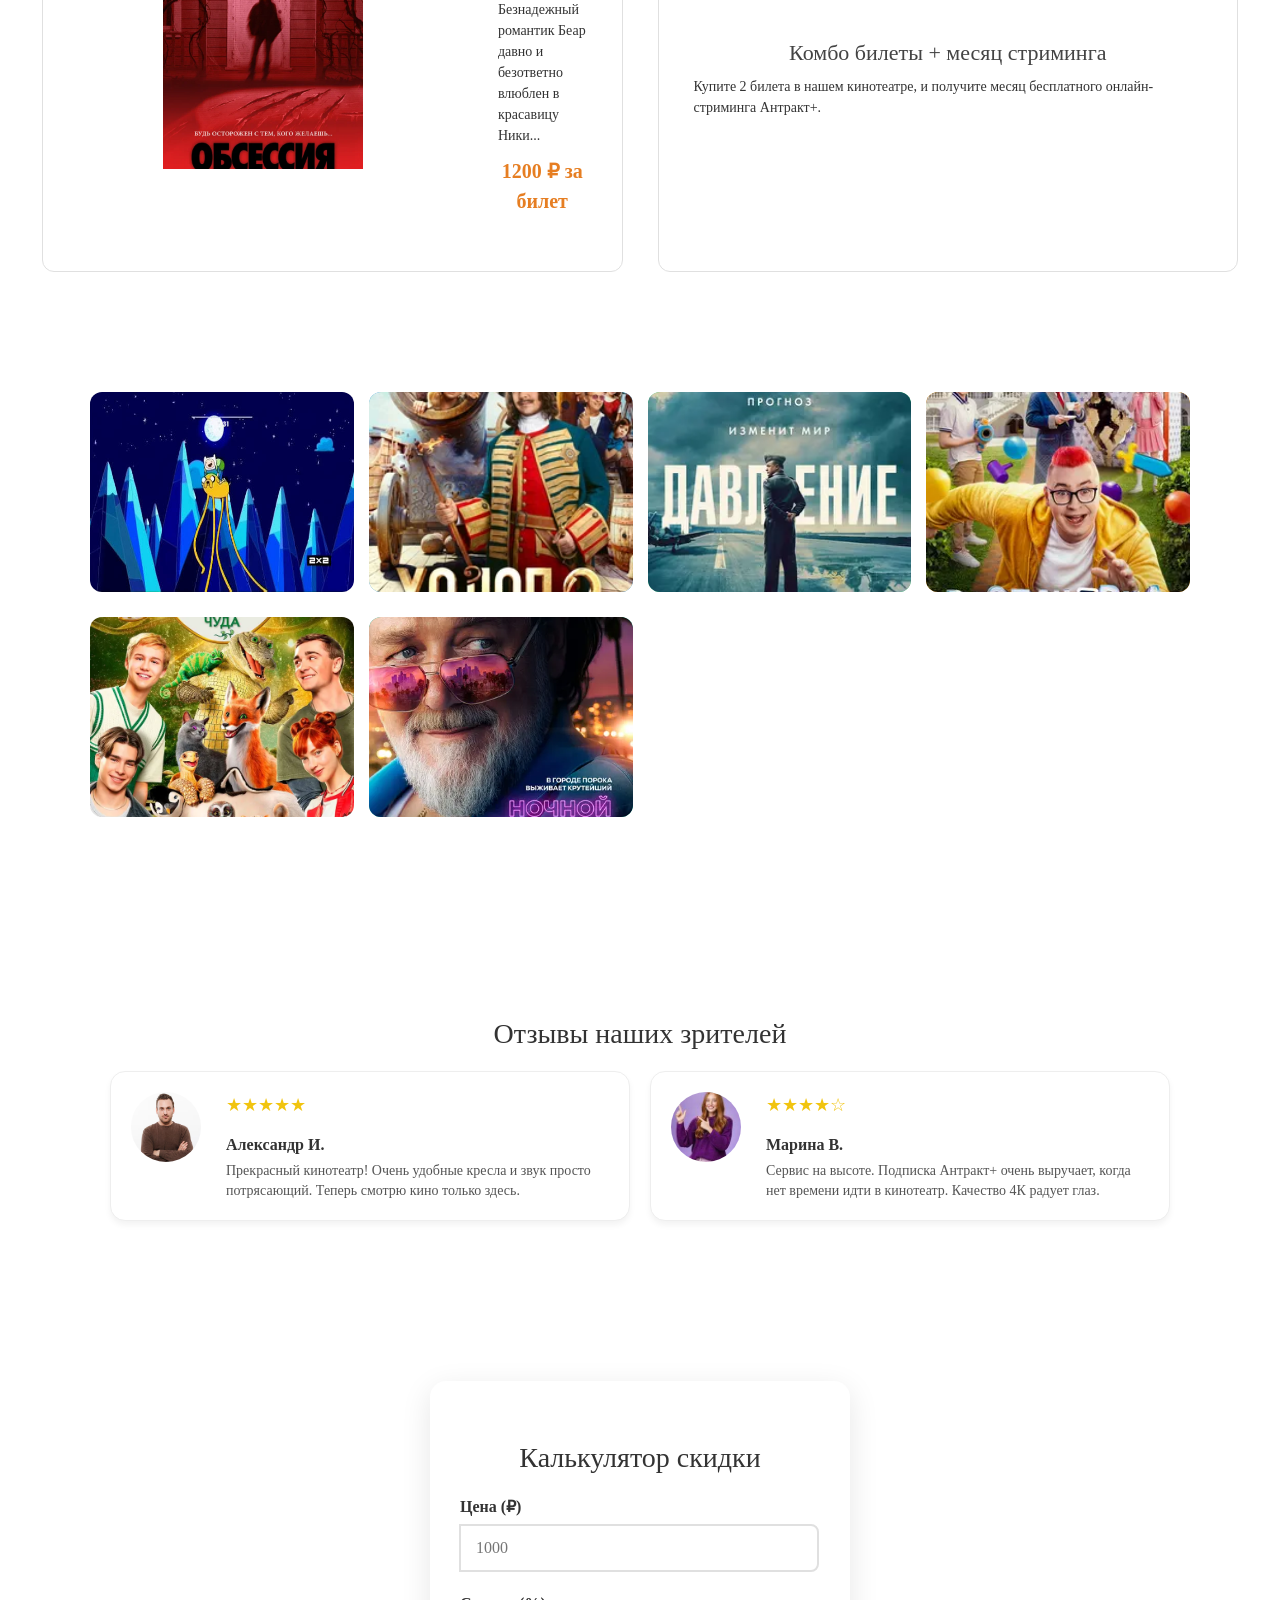
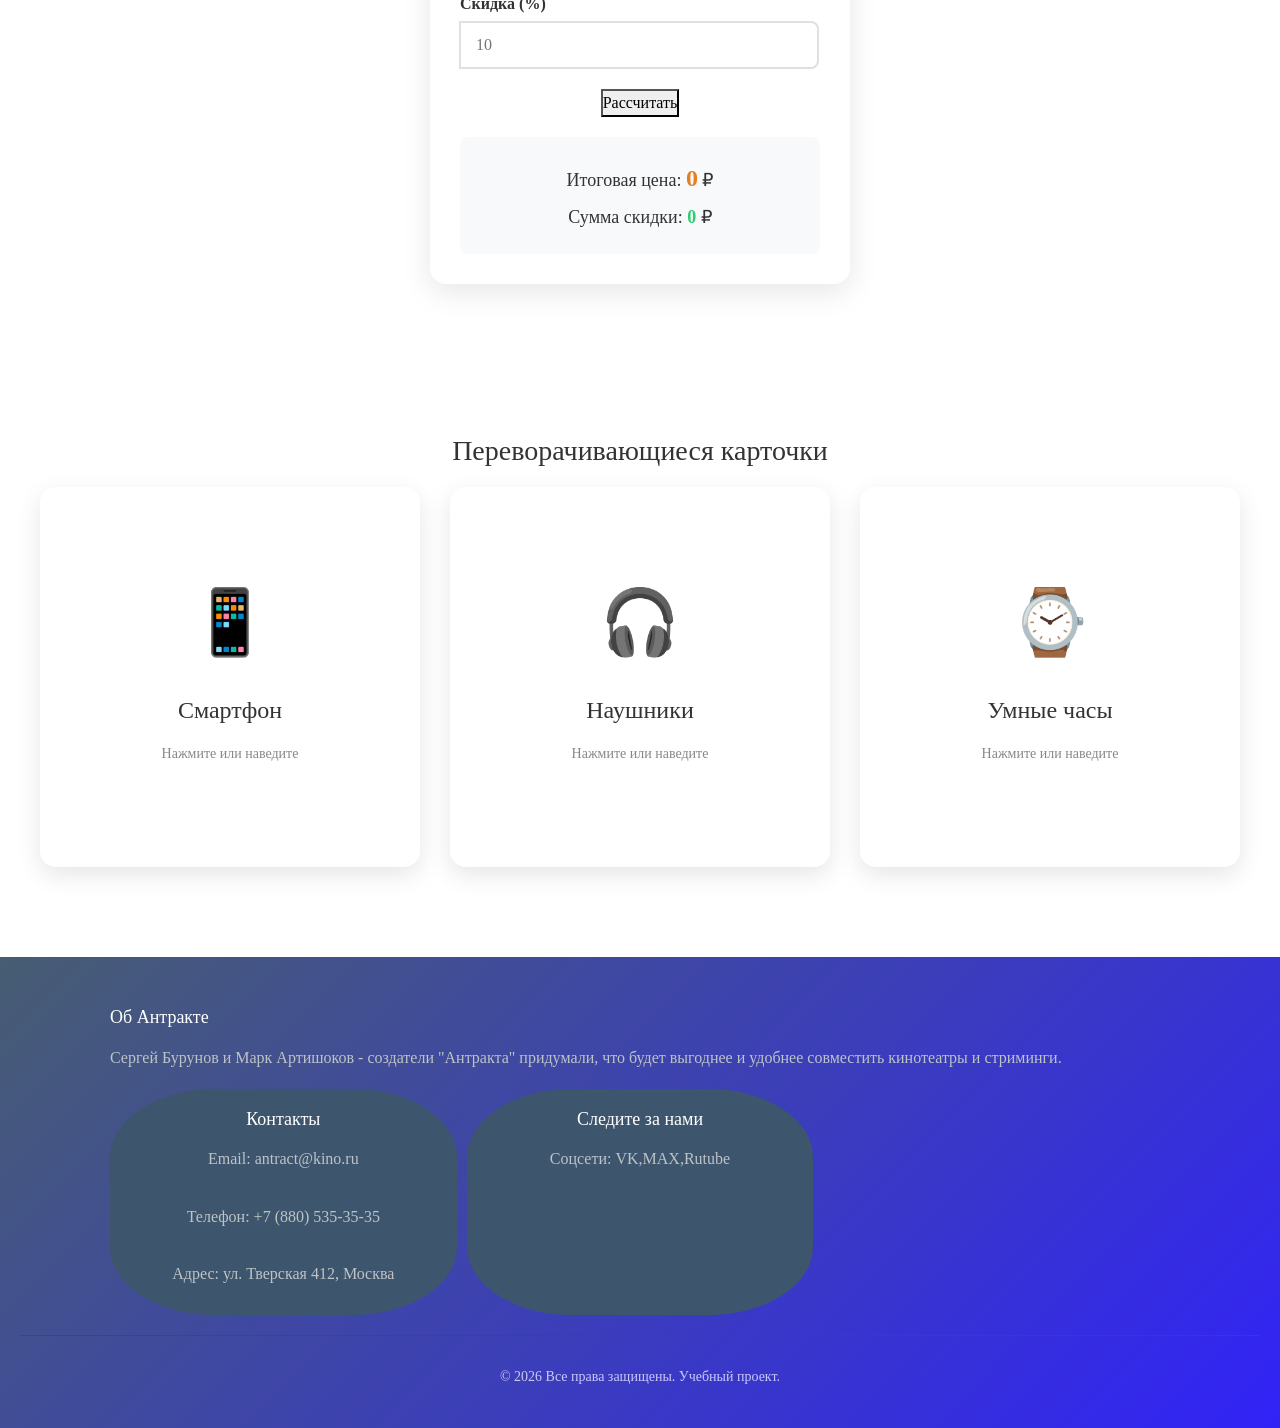
==== commit b7cff882: "PR-9 JAVASCRIPT" ====
--- a/index.html
+++ b/index.html
@@ -13,6 +13,7 @@
         <nav class="navbar navbar-expand-lg navbar-dark sticky-top" id="main-navbar">
             <div class="container">
                 <a class="navbar-brand" href="index.html">
+                    <img src="img/logotype.png" alt="Логотип" width="50px" height="50px">
                     Кинотеатр "Антракт"
                 </a>
                 
@@ -129,16 +130,14 @@
         </section>
 
         <section class="gallery">
-            <div class="container">
-                <h2 class="section-title">Афиша фильмов</h2>
-                <div class="gallery-grid">
-                    <div class="gallery-item gallery-item-1"><img src="img/images.jpg" alt=""></div>
-                    <div class="gallery-item gallery-item-2"><img src="img/220x330.webp" alt=""></div>
-                    <div class="gallery-item gallery-item-3"><img src="img/4516_big_2977.webp" alt=""></div>
-                    <div class="gallery-item gallery-item-4"><img src="img/4522_big_883.webp" alt=""></div>
-                    <div class="gallery-item gallery-item-5"><img src="img/4529_big_5018.webp" alt=""></div>
-                    <div class="gallery-item gallery-item-6"><img src="img/4533_big_8753.webp" alt=""></div>
-                </div>
+
+            <div class="gallery-grid">
+                <div class="gallery-item" style="background: #e74c3c;"><img src="img/images.jpg" alt=""></div>
+                <div class="gallery-item" style="background: #3498db;"><img src="img/220x330.webp" alt=""></div>
+                <div class="gallery-item" style="background: #2ecc71;"><img src="img/4516_big_2977.webp" alt=""></div>
+                <div class="gallery-item" style="background: #f39c12;"><img src="img/4522_big_883.webp" alt=""></div>
+                <div class="gallery-item" style="background: #9b59b6;"><img src="img/4529_big_5018.webp" alt=""></div>
+                <div class="gallery-item" style="background: #1abc9c;"><img src="img/4533_big_8753.webp" alt=""></div>
             </div>
         </section>
         
@@ -173,6 +172,88 @@
             </div>
         </section>
 
+        <section class="calculator-section">
+            <div class="calculator-container">
+                <h2>Калькулятор скидки</h2>
+                <div class="calculator">
+                    <div class="input-group">
+                        <label for="originalPrice">Цена (₽)</label>
+                        <input type="number" id="originalPrice" placeholder="1000" min="0">
+                    </div>
+                    <div class="input-group">
+                        <label for="discountPercent">Скидка (%)</label>
+                        <input type="number" id="discountPercent" placeholder="10" min="0" max="100">
+                    </div>
+                    <button id="calculateBtn">Рассчитать</button>
+                    <div class="result" id="result">
+                        <p>Итоговая цена: <span id="finalPrice">0</span> ₽</p>
+                        <p>Сумма скидки: <span id="discountAmount">0</span> ₽</p>
+                    </div>
+                </div>
+            </div>
+        </section>
+        <section class="cards-section">
+                    <h2>Переворачивающиеся карточки</h2>
+            <div class="card-grid">
+                <div class="flip-card" onclick="this.classList.toggle('flipped')">
+                    <div class="flip-card-inner">
+                        <div class="flip-card-front">
+                            <div class="flip-card-icon">📱</div>
+                            <h3>Смартфон</h3>
+                            <p>Нажмите или наведите</p>
+                        </div>
+                        <div class="flip-card-back">
+                            <h3>Смартфон Premium</h3>
+                            <p>6.7" OLED, 128 ГБ</p>
+                            <p>Цена: 34 999 ₽</p>
+                            <a href="#" class="flip-card-btn">Подробнее</a>
+                        </div>
+                    </div>
+                </div>
+
+                <!-- Карточка 2 -->
+                <div class="flip-card" onclick="this.classList.toggle('flipped')">
+                    <div class="flip-card-inner">
+                        <div class="flip-card-front">
+                            <div class="flip-card-icon">🎧</div>
+                            <h3>Наушники</h3>
+                            <p>Нажмите или наведите</p>
+                        </div>
+                        <div class="flip-card-back">
+                            <h3>Беспроводные наушники</h3>
+                            <p>Шумоподавление, 24 ч</p>
+                            <p>Цена: 8 999 ₽</p>
+                            <a href="#" class="flip-card-btn">Подробнее</a>
+                        </div>
+                    </div>
+                </div>
+
+                <!-- Карточка 3 -->
+                <div class="flip-card" onclick="this.classList.toggle('flipped')">
+                    <div class="flip-card-inner">
+                        <div class="flip-card-front">
+                            <div class="flip-card-icon">⌚</div>
+                            <h3>Умные часы</h3>
+                            <p>Нажмите или наведите</p>
+                        </div>
+                        <div class="flip-card-back">
+                            <h3>Smart Watch Pro</h3>
+                            <p>GPS, мониторинг сна</p>
+                            <p>Цена: 18 999 ₽</p>
+                            <a href="#" class="flip-card-btn">Подробнее</a>
+                        </div>
+                    </div>
+                </div>
+            </div>
+        </section>
+
+    <script>
+        // Дополнительная анимация — карточки появляются с задержкой
+        document.querySelectorAll('.flip-card').forEach((card, index) => {
+            card.style.animationDelay = `${index * 0.2}s`;
+        });
+    </script>
+
     </main>
 
     <footer>
@@ -198,6 +279,8 @@
             <p>&copy; 2026 Все права защищены. Учебный проект.</p>
         </div>
     </footer>
-    <script src="https://cdn.jsdelivr.net/npm/bootstrap@5.3.3/dist/js/bootstrap.bundle.min.js"></script>
+    <script src="js/scroll-gallery.js"></script>
+    <script src="js/bootstrap.bundle.min.js"></script>
+    <script src="js/discount.js"></script>
 </body>
 </html>
--- a/css/style.css
+++ b/css/style.css
@@ -4,7 +4,8 @@
     box-sizing: border-box;
 }
 body{
-    font-family: Arial, Helvetica, sans-serif;
+    font-family: "NotoSerif";
+    src: url(/fonts/NotoSerif-VariableFont_wdth\,wght.ttf);
     font-size: 16px;
     color: #333333;
     background-color: #ffffff;
@@ -218,7 +219,7 @@
 /* Подвал */
 
 footer {
-    background: linear-gradient(135deg, #475d72 0%, #006fdf 100%);
+    background: linear-gradient(135deg, #475d72 0%, #3123f7 100%);
     padding: 40px 20px 25px;
     margin-top: 50px;
 }
@@ -1048,6 +1049,7 @@
     font-weight: 700;
     color: white ;
     text-decoration: none;
+    margin-left: 10px;
 }
 
 
@@ -1109,4 +1111,229 @@
 
 .dropdown-item {
     color: white;
-}+}
+
+
+.calculator-section {
+    grid-column: 1 / -1;
+    display: flex;
+    justify-content: center;
+}
+
+.slider-section {
+    grid-column: 1 / -1;
+    display: flex;
+    justify-content: center;
+}
+
+.cards-section {
+    grid-column: 1 / -1;
+    justify-content: center;
+}
+
+
+.calculator-container {
+    background: white;
+    padding: 30px;
+    border-radius: 16px;
+    box-shadow: 0 8px 30px rgba(0,0,0,0.1);
+    max-width: 420px;
+    width: 100%;
+    text-align: center;
+}
+
+.input-group {
+    margin-bottom: 20px;
+    text-align: left;
+}
+
+.input-group label {
+    display: block;
+    font-weight: bold;
+    margin-bottom: 5px;
+    color: #333;
+}
+
+.input-group input {
+    width: 100%;
+    padding: 10px 15px;
+    border: 2px solid #e0e0e0;
+    border-radius: 8px;
+    font-size: 16px;
+    transition: border-color 0.2s;
+}
+
+.input-group input:focus {
+    outline: none;
+    border-color: #3498db;
+}
+.result {
+    margin-top: 20px;
+    padding: 15px;
+    background: #f8f9fa;
+    border-radius: 8px;
+}
+
+.result p {
+    margin: 8px 0;
+    font-size: 18px;
+}
+
+#finalPrice {
+    font-weight: bold;
+    font-size: 24px;
+    color: #e67e22;
+}
+
+#discountAmount {
+    font-weight: bold;
+    color: #2ecc71;
+}
+
+
+.card-grid {
+    display: grid;
+    grid-template-columns: repeat(auto-fit, minmax(280px, 1fr));
+    gap: 30px;
+    max-width: 1200px;
+    margin: 0 auto;
+}
+
+/* Контейнер карточки */
+.flip-card {
+    background-color: transparent;
+    height: 380px;
+    perspective: 1000px;  /* Создаёт 3D-эффект */
+    cursor: pointer;
+    animation: fadeInUp 0.6s ease forwards;
+    opacity: 0;
+}
+
+@keyframes fadeInUp {
+    from {
+        opacity: 0;
+        transform: translateY(30px);
+    }
+    to {
+        opacity: 1;
+        transform: translateY(0);
+    }
+}
+
+/* Внутренний блок, который вращается */
+.flip-card-inner {
+    position: relative;
+    width: 100%;
+    height: 100%;
+    transition: transform 0.6s;
+    transform-style: preserve-3d;
+}
+
+/* Переворот при наведении (CSS-версия) */
+.flip-card:hover .flip-card-inner {
+    transform: rotateY(180deg);
+}
+
+/* Если используется класс flipped (для клика) */
+.flip-card.flipped .flip-card-inner {
+    transform: rotateY(180deg);
+}
+
+/* Передняя и задняя стороны карточки */
+.flip-card-front,
+.flip-card-back {
+    position: absolute;
+    width: 100%;
+    height: 100%;
+    backface-visibility: hidden;  /* Скрываем обратную сторону */
+    border-radius: 16px;
+    box-shadow: 0 8px 25px rgba(0,0,0,0.1);
+    display: flex;
+    flex-direction: column;
+    align-items: center;
+    justify-content: center;
+    padding: 30px;
+}
+
+.flip-card-front {
+    background: white;
+}
+
+.flip-card-back {
+    background: #2c3e50;
+    color: white;
+    transform: rotateY(180deg);
+}
+
+.flip-card-icon {
+    font-size: 64px;
+    margin-bottom: 15px;
+}
+
+.flip-card-front h3 {
+    font-size: 24px;
+    color: #333;
+}
+
+.flip-card-front p {
+    color: #888;
+    font-size: 14px;
+    margin-top: 8px;
+}
+
+.flip-card-back h3 {
+    font-size: 22px;
+    margin-bottom: 10px;
+}
+
+.flip-card-back p {
+    font-size: 15px;
+    color: #bdc3c7;
+    margin: 5px 0;
+}
+
+.flip-card-btn {
+    display: inline-block;
+    background: #3498db;
+    color: white;
+    padding: 10px 25px;
+    border-radius: 30px;
+    text-decoration: none;
+    margin-top: 15px;
+    transition: background 0.2s;
+}
+
+.flip-card-btn:hover {
+    background: #2980b9;
+}
+
+.flip-card .flip-card-inner .flip-card-back h3 {
+    color: white;
+}
+
+.gallery-grid {
+    display: grid;
+    grid-template-columns: repeat(auto-fit, minmax(200px, 1fr));
+    gap: 20px;
+    max-width: 1100px;
+    margin: 0 auto;
+}
+
+.gallery-item {
+    height: 200px;
+    border-radius: 12px;
+    display: flex;
+    align-items: center;
+    justify-content: center;
+    font-size: 32px;
+    font-weight: bold;
+    color: white;
+    opacity: 0;
+    transform: translateY(40px);
+    transition: opacity 0.6s ease, transform 0.6s ease;
+}
+
+.gallery-item.show {
+    opacity: 1;
+    transform: translateY(0);
+}
